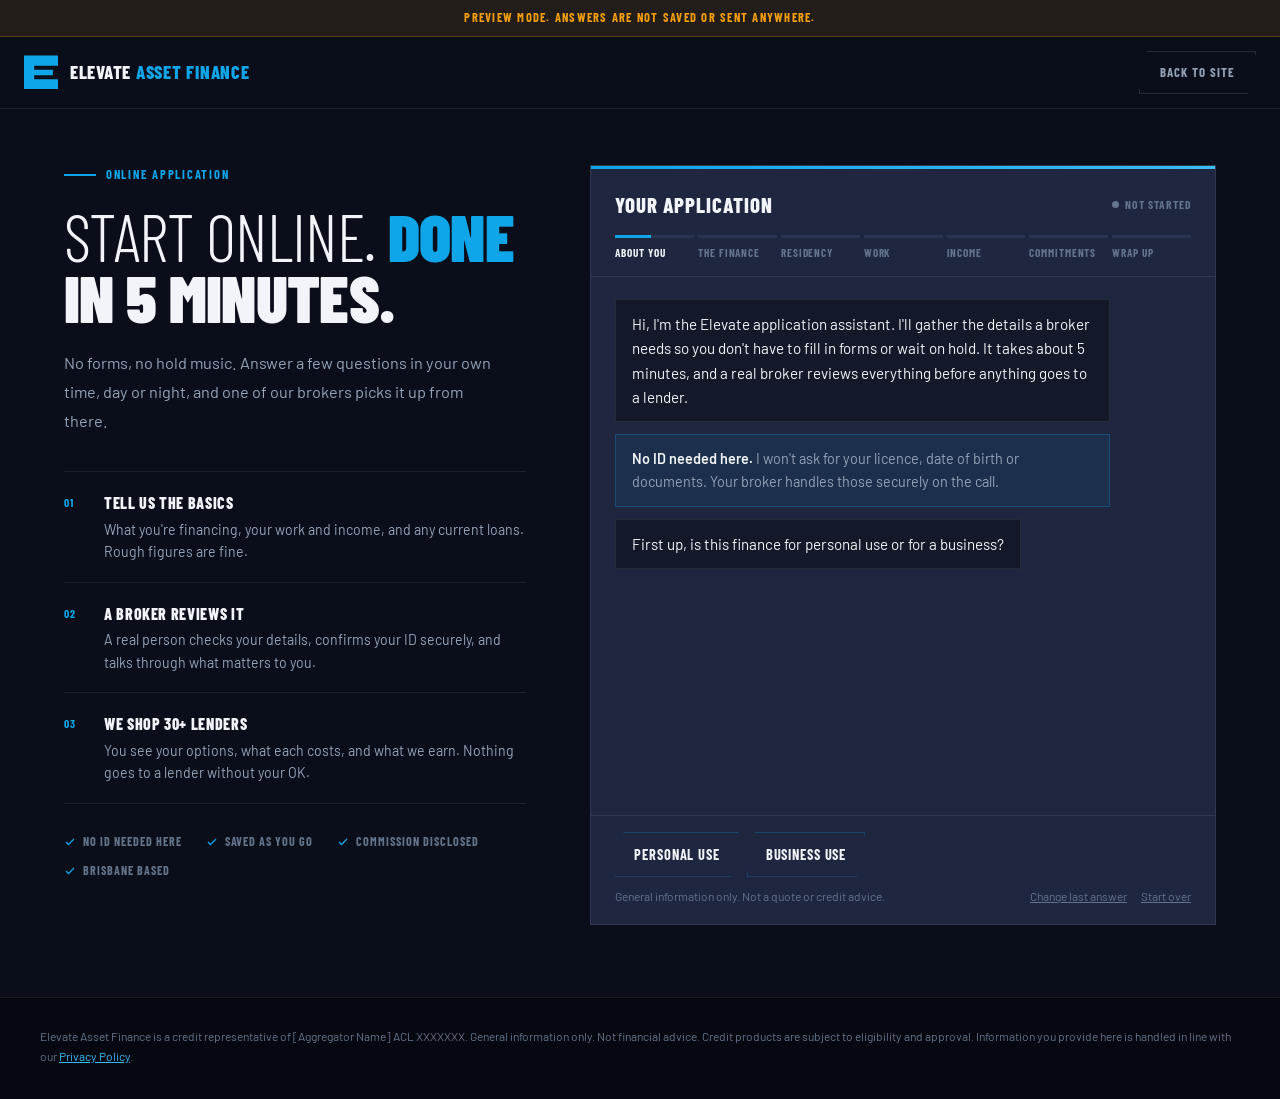
==== apply.html @ 769ec4b3 "Add online application page with lead saving and broker email handover - apply.html: conversational " ====
<!DOCTYPE html>
<html lang="en-AU">
<head>
<meta charset="UTF-8">
<meta name="viewport" content="width=device-width, initial-scale=1.0, viewport-fit=cover">
<title>Apply Online | Elevate Asset Finance</title>
<meta name="description" content="Start your asset finance application online in about 5 minutes. No ID needed up front. A real broker reviews everything.">
<link rel="preconnect" href="https://fonts.googleapis.com">
<link rel="preconnect" href="https://fonts.gstatic.com" crossorigin>
<link href="https://fonts.googleapis.com/css2?family=Barlow+Condensed:wght@500;600;700;800;900&family=Barlow:wght@300;400;500;600;700&display=swap" rel="stylesheet">
<style>
/* Same tokens as elevate-asset-finance.html so the two pages read as one site. Single dark look by design. */
:root {
  --ink: #0a0e1a;
  --ink-mid: #141929;
  --ink-soft: #1e2640;
  --slate: #2a3350;
  --rule: rgba(255,255,255,0.08);
  --rule-strong: rgba(255,255,255,0.16);
  --blue: #0ea5e9;
  --blue-bright: #38bdf8;
  --blue-dark: #0369a1;
  --blue-glow: rgba(14,165,233,0.25);
  --blue-tint: rgba(14,165,233,0.08);
  --blue-line: rgba(14,165,233,0.25);
  --gold: #f59e0b;
  --gold-tint: rgba(245,158,11,0.1);
  --green: #34d399;
  --text-on-dark: #f1f5f9;
  --text-on-dark-2: #94a3b8;
  --text-on-dark-3: #64748b;
  --font-display: 'Barlow Condensed', 'Arial Narrow', sans-serif;
  --font-body: 'Barlow', system-ui, -apple-system, 'Segoe UI', sans-serif;
  --ease: cubic-bezier(0.16, 1, 0.3, 1);
  --slant: polygon(8px 0%, 100% 0%, calc(100% - 8px) 100%, 0% 100%);
  --gutter-l: max(24px, env(safe-area-inset-left, 0px));
  --gutter-r: max(24px, env(safe-area-inset-right, 0px));
  color-scheme: dark;
}
*, *::before, *::after { box-sizing: border-box; margin: 0; padding: 0; }
html { background: var(--ink); }
body { font-family: var(--font-body); background: var(--ink); color: var(--text-on-dark); line-height: 1.6; min-height: 100%; overflow-x: hidden; }
button { font: inherit; color: inherit; cursor: pointer; }
a { color: var(--blue-bright); }
:focus-visible { outline: 2px solid var(--blue-bright); outline-offset: 3px; }

/* NAV */
.nav { display: flex; align-items: center; justify-content: space-between; gap: 16px; height: 72px;
  padding-left: var(--gutter-l); padding-right: var(--gutter-r); border-bottom: 1px solid var(--rule); }
.nav-logo { display: flex; align-items: center; gap: 12px; text-decoration: none; min-width: 0; }
.nav-logo-e { width: 34px; height: 34px; background: var(--blue); flex-shrink: 0;
  clip-path: polygon(0 0, 100% 0, 100% 30%, 30% 30%, 30% 42%, 85% 42%, 85% 58%, 30% 58%, 30% 70%, 100% 70%, 100% 100%, 0 100%); }
.nav-logo-text { font-family: var(--font-display); font-size: 1.15rem; font-weight: 800; letter-spacing: 0.04em; text-transform: uppercase; color: var(--text-on-dark); line-height: 1; white-space: nowrap; }
.nav-logo-text span { color: var(--blue); }
.btn-outline { font-family: var(--font-display); font-size: 0.8rem; font-weight: 700; letter-spacing: 0.08em; text-transform: uppercase;
  color: var(--text-on-dark-2); padding: 10px 20px; text-decoration: none; border: 1px solid var(--rule-strong); background: transparent;
  clip-path: var(--slant); transition: color .2s, border-color .2s; white-space: nowrap; }
.btn-outline:hover { color: var(--text-on-dark); border-color: rgba(255,255,255,0.35); }

/* PAGE */
.page { max-width: 1200px; margin: 0 auto; padding: 56px var(--gutter-r) 72px var(--gutter-l);
  display: grid; grid-template-columns: minmax(0, 0.85fr) minmax(0, 1.15fr); gap: 64px; align-items: start; }
.intro { position: sticky; top: 32px; }
.kicker { font-family: var(--font-display); font-size: 0.78rem; font-weight: 700; letter-spacing: 0.14em; text-transform: uppercase;
  color: var(--blue); display: flex; align-items: center; gap: 10px; margin-bottom: 20px; }
.kicker::before { content: ''; width: 32px; height: 2px; background: var(--blue); }
h1 { font-family: var(--font-display); font-size: clamp(2.8rem, 5.2vw, 4.6rem); font-weight: 900; line-height: 0.92;
  text-transform: uppercase; letter-spacing: -0.01em; text-wrap: balance; margin-bottom: 22px; }
h1 .thin { font-weight: 300; }
h1 .accent { color: var(--blue); }
.sub { font-size: 1.02rem; color: var(--text-on-dark-2); line-height: 1.75; max-width: 440px; margin-bottom: 36px; }
.how { list-style: none; display: grid; border-top: 1px solid var(--rule); }
.how li { display: flex; gap: 18px; padding: 18px 0; border-bottom: 1px solid var(--rule); }
.how-num { font-family: var(--font-display); font-size: 0.72rem; font-weight: 700; letter-spacing: 0.1em; color: var(--blue); padding-top: 3px; min-width: 22px; }
.how h3 { font-family: var(--font-display); font-size: 1rem; font-weight: 800; text-transform: uppercase; letter-spacing: 0.04em; margin-bottom: 3px; }
.how p { font-size: 0.88rem; color: var(--text-on-dark-2); line-height: 1.6; }
.trust { margin-top: 28px; display: flex; flex-wrap: wrap; gap: 10px 24px; }
.trust span { font-family: var(--font-display); font-size: 0.76rem; font-weight: 700; letter-spacing: 0.08em; text-transform: uppercase;
  color: var(--text-on-dark-3); display: inline-flex; align-items: center; gap: 7px; }
.trust svg { color: var(--blue); flex-shrink: 0; }

/* CHAT CARD */
.card { background: var(--ink-soft); border: 1px solid var(--rule); position: relative; display: flex; flex-direction: column;
  height: min(760px, calc(100vh - 140px)); min-height: 560px; min-width: 0; }
.card::before { content: ''; position: absolute; top: 0; left: 0; right: 0; height: 3px; background: linear-gradient(90deg, var(--blue), var(--blue-bright)); z-index: 1; }
.card-head { padding: 22px 24px 14px; border-bottom: 1px solid var(--rule); display: grid; gap: 14px; }
.card-title { display: flex; align-items: center; justify-content: space-between; gap: 12px; flex-wrap: wrap; }
.card-title h2 { font-family: var(--font-display); font-size: 1.3rem; font-weight: 800; text-transform: uppercase; letter-spacing: 0.04em; }
.saved { font-family: var(--font-display); font-size: 0.72rem; font-weight: 700; letter-spacing: 0.1em; text-transform: uppercase; color: var(--text-on-dark-3);
  display: inline-flex; align-items: center; gap: 6px; }
.saved i { width: 7px; height: 7px; border-radius: 50%; background: var(--text-on-dark-3); }
.saved.on { color: var(--green); } .saved.on i { background: var(--green); }
.saved.err { color: var(--gold); } .saved.err i { background: var(--gold); }
.steps { display: flex; gap: 4px; }
.steps div { flex: 1; min-width: 0; }
.steps b { display: block; height: 3px; background: var(--slate); transition: background .3s; }
.steps .done b { background: var(--blue); }
.steps .now b { background: linear-gradient(90deg, var(--blue) 45%, var(--slate) 45%); }
.steps small { display: block; margin-top: 6px; font-family: var(--font-display); font-size: 0.7rem; font-weight: 700; letter-spacing: 0.08em; text-transform: uppercase;
  color: var(--text-on-dark-3); white-space: nowrap; overflow: hidden; text-overflow: ellipsis; }
.steps .now small { color: var(--text-on-dark); }

.log { flex: 1; min-height: 0; overflow-y: auto; padding: 22px 24px; display: flex; flex-direction: column; gap: 12px; scroll-behavior: smooth; }
.msg { max-width: 86%; padding: 12px 16px; font-size: 0.95rem; line-height: 1.6; overflow-wrap: anywhere; animation: in .35s var(--ease) both; }
@keyframes in { from { opacity: .001; transform: translateY(6px); } to { opacity: 1; transform: none; } }
.msg.bot { background: var(--ink-mid); border: 1px solid var(--rule); align-self: flex-start; color: var(--text-on-dark); }
.msg.user { background: var(--blue); color: #fff; align-self: flex-end; font-weight: 600; clip-path: polygon(0 0, 100% 0, 100% 100%, 8px 100%, 0 calc(100% - 8px)); }
.msg.note { background: var(--blue-tint); border: 1px solid var(--blue-line); color: var(--text-on-dark-2); font-size: 0.9rem; }
.msg.note strong { color: var(--text-on-dark); font-weight: 600; }
.msg small { display: block; color: var(--text-on-dark-3); font-size: 0.8rem; margin-top: 8px; line-height: 1.5; }
.msg ul { margin: 8px 0 0 18px; display: grid; gap: 4px; color: var(--text-on-dark-2); font-size: 0.9rem; }
.docs { display: grid; gap: 6px; margin-top: 10px; }
.docs a { display: flex; justify-content: space-between; gap: 10px; padding: 10px 12px; border: 1px solid var(--rule-strong); text-decoration: none;
  color: var(--text-on-dark); font-family: var(--font-display); font-weight: 700; letter-spacing: 0.05em; text-transform: uppercase; font-size: 0.85rem; transition: border-color .2s; }
.docs a:hover { border-color: var(--blue); }
.docs a span { color: var(--blue); }
.typing { align-self: flex-start; display: flex; gap: 5px; padding: 14px 16px; background: var(--ink-mid); border: 1px solid var(--rule); }
.typing i { width: 6px; height: 6px; background: var(--text-on-dark-3); animation: dot 1s infinite; }
.typing i:nth-child(2) { animation-delay: .15s; } .typing i:nth-child(3) { animation-delay: .3s; }
@keyframes dot { 0%, 60%, 100% { opacity: .25; } 30% { opacity: 1; } }

.next { align-self: stretch; border: 1px solid var(--blue-line); background: linear-gradient(135deg, rgba(14,165,233,0.1), rgba(14,165,233,0.02)); padding: 22px; display: grid; gap: 12px; }
.next h3 { font-family: var(--font-display); font-size: 1.15rem; font-weight: 800; text-transform: uppercase; letter-spacing: 0.04em; }
.next ol { list-style: none; display: grid; gap: 10px; }
.next li { display: flex; gap: 12px; font-size: 0.9rem; color: var(--text-on-dark-2); }
.next li b { font-family: var(--font-display); color: var(--blue); font-size: 0.75rem; letter-spacing: 0.1em; padding-top: 2px; }
.preview { align-self: stretch; border: 1px dashed var(--rule-strong); padding: 16px; display: grid; gap: 10px; }
.preview h4 { font-family: var(--font-display); font-size: 0.78rem; font-weight: 700; letter-spacing: 0.12em; text-transform: uppercase; color: var(--gold); }
.preview pre { white-space: pre-wrap; font: 0.8rem/1.55 ui-monospace, Menlo, Consolas, monospace; color: var(--text-on-dark-2); max-height: 340px; overflow: auto; }

.composer { border-top: 1px solid var(--rule); padding: 16px 24px 18px; display: grid; gap: 10px; background: var(--ink-soft); }
.chips { display: flex; flex-wrap: wrap; gap: 8px; }
.chip { font-family: var(--font-display); font-size: 0.9rem; font-weight: 700; letter-spacing: 0.06em; text-transform: uppercase;
  color: var(--text-on-dark); background: transparent; border: 1.5px solid var(--blue-line); padding: 10px 18px; clip-path: var(--slant); transition: all .2s var(--ease); }
.chip:hover { border-color: var(--blue); background: var(--blue-tint); color: #fff; }
.chip.primary { background: var(--blue); border-color: var(--blue); color: #fff; }
.chip.primary:hover { background: var(--blue-bright); border-color: var(--blue-bright); box-shadow: 0 8px 28px var(--blue-glow); }
form.field { display: flex; gap: 8px; }
.field-wrap { flex: 1; min-width: 0; display: flex; align-items: center; background: rgba(255,255,255,0.05); border: 1px solid var(--rule-strong);
  clip-path: var(--slant); transition: border-color .2s, background .2s; }
.field-wrap:focus-within { border-color: var(--blue); background: rgba(14,165,233,0.06); }
.field-wrap .pre { padding-left: 16px; color: var(--text-on-dark-3); font-weight: 600; }
.field-wrap input { flex: 1; min-width: 0; background: transparent; border: 0; outline: none; color: var(--text-on-dark); font: 500 1rem var(--font-body); padding: 13px 16px; }
.field-wrap input::placeholder { color: var(--text-on-dark-3); }
.send { font-family: var(--font-display); font-size: 0.9rem; font-weight: 800; letter-spacing: 0.1em; text-transform: uppercase; background: var(--blue); color: #fff;
  border: 0; padding: 0 26px; clip-path: polygon(10px 0%, 100% 0%, calc(100% - 10px) 100%, 0% 100%); transition: background .2s; }
.send:hover { background: var(--blue-bright); }
.err { color: var(--gold); font-size: 0.85rem; }
.err:empty { display: none; }
.foot { display: flex; justify-content: space-between; gap: 8px 16px; flex-wrap: wrap; font-size: 0.75rem; color: var(--text-on-dark-3); }
.link { background: none; border: 0; color: var(--text-on-dark-3); text-decoration: underline; font-size: 0.75rem; padding: 0; }
.link:hover { color: var(--text-on-dark-2); }
.links { display: flex; gap: 14px; }
.hp { position: absolute; left: -9999px; width: 1px; height: 1px; overflow: hidden; }

.ribbon { background: var(--gold-tint); color: var(--gold); border-bottom: 1px solid rgba(245,158,11,0.25); font-family: var(--font-display); font-weight: 700;
  font-size: 0.78rem; letter-spacing: 0.1em; text-transform: uppercase; text-align: center; padding: 8px var(--gutter-r) 8px var(--gutter-l); }

footer { border-top: 1px solid var(--rule); background: #050810; padding: 28px var(--gutter-r) 32px var(--gutter-l); }
footer p { max-width: 1200px; margin: 0 auto; font-size: 0.75rem; color: var(--text-on-dark-3); line-height: 1.7; }

@media (max-width: 960px) {
  .page { grid-template-columns: minmax(0, 1fr); gap: 28px; padding-top: 32px; padding-bottom: 40px; }
  .intro { position: static; }
  .how, .trust { display: none; }
  .sub { margin-bottom: 0; }
  .card { height: calc(100svh - 120px); min-height: 520px; }
}
@media (max-width: 560px) {
  :root { --gutter-l: max(16px, env(safe-area-inset-left, 0px)); --gutter-r: max(16px, env(safe-area-inset-right, 0px)); }
  .nav { height: 60px; }
  .nav-logo-text { font-size: 1rem; }
  .nav .btn-outline { padding: 8px 14px; }
  .card { margin-left: calc(-1 * var(--gutter-l)); margin-right: calc(-1 * var(--gutter-r)); border-left: 0; border-right: 0; }
  .card-head, .log, .composer { padding-left: var(--gutter-l); padding-right: var(--gutter-r); }
  .steps small { display: none; }
  .msg { max-width: 92%; }
  .send { padding: 0 18px; }
}
@media (prefers-reduced-motion: reduce) { .msg { animation: none; } .typing i { animation: none; opacity: .6; } .log { scroll-behavior: auto; } }
</style>
</head>
<body>

<div class="ribbon" id="ribbon" hidden>Preview mode. Answers are not saved or sent anywhere.</div>

<nav class="nav">
  <a href="/" class="nav-logo" aria-label="Elevate Asset Finance home">
    <div class="nav-logo-e"></div>
    <div class="nav-logo-text">ELEVATE <span>ASSET FINANCE</span></div>
  </a>
  <a href="/" class="btn-outline">Back to site</a>
</nav>

<main class="page">
  <section class="intro">
    <div class="kicker">Online Application</div>
    <h1><span class="thin">Start online.</span> <span class="accent">Done</span> in 5 minutes.</h1>
    <p class="sub">No forms, no hold music. Answer a few questions in your own time, day or night, and one of our brokers picks it up from there.</p>
    <ol class="how">
      <li><span class="how-num">01</span><div><h3>Tell us the basics</h3><p>What you're financing, your work and income, and any current loans. Rough figures are fine.</p></div></li>
      <li><span class="how-num">02</span><div><h3>A broker reviews it</h3><p>A real person checks your details, confirms your ID securely, and talks through what matters to you.</p></div></li>
      <li><span class="how-num">03</span><div><h3>We shop 30+ lenders</h3><p>You see your options, what each costs, and what we earn. Nothing goes to a lender without your OK.</p></div></li>
    </ol>
    <div class="trust">
      <span><svg width="12" height="12" viewBox="0 0 24 24" fill="none" stroke="currentColor" stroke-width="2.5" aria-hidden="true"><polyline points="20 6 9 17 4 12"/></svg>No ID needed here</span>
      <span><svg width="12" height="12" viewBox="0 0 24 24" fill="none" stroke="currentColor" stroke-width="2.5" aria-hidden="true"><polyline points="20 6 9 17 4 12"/></svg>Saved as you go</span>
      <span><svg width="12" height="12" viewBox="0 0 24 24" fill="none" stroke="currentColor" stroke-width="2.5" aria-hidden="true"><polyline points="20 6 9 17 4 12"/></svg>Commission disclosed</span>
      <span><svg width="12" height="12" viewBox="0 0 24 24" fill="none" stroke="currentColor" stroke-width="2.5" aria-hidden="true"><polyline points="20 6 9 17 4 12"/></svg>Brisbane based</span>
    </div>
  </section>

  <section class="card" aria-label="Application chat">
    <div class="card-head">
      <div class="card-title"><h2>Your application</h2><span class="saved" id="saved"><i></i><span>Not started</span></span></div>
      <div class="steps" id="steps"></div>
    </div>
    <div class="log" id="log" aria-live="polite"></div>
    <div class="composer">
      <div id="input"></div>
      <div class="err" id="err" role="alert"></div>
      <div class="foot">
        <span>General information only. Not a quote or credit advice.</span>
        <span class="links"><button class="link" id="undo" type="button">Change last answer</button><button class="link" id="restart" type="button">Start over</button></span>
      </div>
      <div class="hp" aria-hidden="true"><label for="company_website">Leave blank</label><input id="company_website" name="company_website" tabindex="-1" autocomplete="off"></div>
    </div>
  </section>
</main>

<footer>
  <p>Elevate Asset Finance is a credit representative of [Aggregator Name] ACL XXXXXXX. General information only. Not financial advice. Credit products are subject to eligibility and approval. Information you provide here is handled in line with our <a href="/privacy">Privacy Policy</a>.</p>
</footer>

<script>
(() => {
/* ---------- Config ---------- */
const API = '/.netlify/functions/lead';
const LIVE_HOSTS = /(^|\.)elevateassetfinance\.com\.au$|\.netlify\.app$|^localhost$|^127\.0\.0\.1$/;
const PREVIEW = !LIVE_HOSTS.test(location.hostname);
const DOCS = { privacy: '/privacy', creditGuide: '/credit-guide.pdf' };
const STORE = 'eaf-apply-v1';

/* ---------- Helpers ---------- */
const STATES = ['QLD','NSW','VIC','SA','WA','TAS','NT','ACT'];
const TEN = { 'Under 1 year': 0.5, '1 to 2 years': 1.5, '2 to 3 years': 2.5, '3 years or more': 3 };
const TENOPTS = Object.keys(TEN);
const DONE = "That's everything";
const esc = s => String(s).replace(/[&<>"']/g, c => ({ '&':'&amp;','<':'&lt;','>':'&gt;','"':'&quot;',"'":'&#39;' }[c]));
const money = n => Number(n).toLocaleString('en-AU', { style: 'currency', currency: 'AUD', maximumFractionDigits: 0 });
const monthFmt = v => { if (!v) return ''; const [y, m] = v.split('-'); return new Date(+y, +m - 1, 1).toLocaleDateString('en-AU', { month: 'short', year: 'numeric' }); };
const isC = a => a.path === 'Personal use';
const isB = a => a.path === 'Business use';
const pmt = (P, rate, n) => { const r = rate / 12; return P * r / (1 - Math.pow(1 + r, -n)); };
const uuid = () => (crypto.randomUUID ? crypto.randomUUID() :
  'xxxxxxxx-xxxx-4xxx-yxxx-xxxxxxxxxxxx'.replace(/[xy]/g, c => { const r = Math.random() * 16 | 0; return (c === 'x' ? r : (r & 3 | 8)).toString(16); }));

let ans = {}, order = [], meta = {}, busy = false, finished = false, leadId = null;

/* ---------- The question flow ----------
   Rebuilt from the answers every time, so branches and loops stay consistent
   and "change last answer" is simply removing one answer. */
function steps(a) {
  const S = []; const add = o => { S.push(o); return o.id in a; };
  const sAbout = 'About you', sFin = 'The finance', sBiz = 'Business', sRes = 'Residency', sWork = 'Work', sInc = 'Income', sCom = 'Commitments', sEnd = 'Wrap up';

  if (!add({ id: 'path', sec: sAbout, type: 'choice', ask: "First up, is this finance for personal use or for a business?", opts: ['Personal use', 'Business use'] })) return S;

  // Privacy collection notice and consent come before any personal details.
  add({ id: 'consent', sec: sAbout, type: 'choice', opts: ['I agree, let’s start'], primary: true,
    ask: a => `Before we start, a quick note on your information.
      <ul><li>We collect it to assess what finance may suit you and to contact you about it.</li>
      <li>We'll only share it with lenders and our aggregator if you decide to go ahead.</li>
      <li>You can ask to see or correct it at any time.</li></ul>
      <div class="docs">
        <a href="${DOCS.privacy}" target="_blank" rel="noopener">Privacy and Collection Notice <span>Open</span></a>
        ${isC(a) ? `<a href="${DOCS.creditGuide}" target="_blank" rel="noopener">Credit Guide <span>Open</span></a>` : ''}
      </div>
      <small>${isC(a) ? 'The Credit Guide explains who we are, how we’re paid, and how to make a complaint. ' : ''}By continuing you agree to us collecting your details and contacting you about your enquiry.</small>` });

  add({ id: 'name', sec: sAbout, type: 'text', ph: 'First name', ask: "Great. What's your first name?" });
  add({ id: 'mobile', sec: sAbout, type: 'tel', ph: '04xx xxx xxx', ask: a => `Nice to meet you, ${esc(a.name)}. What's the best mobile to reach you on?`,
    valid: v => /^(\+?61|0)4\d{8}$/.test(v.replace(/[\s()-]/g, '')) || "That doesn't look like an Australian mobile. Try 04xx xxx xxx." });
  add({ id: 'email', sec: sAbout, type: 'email', ph: 'you@example.com', ask: "And your email address?", valid: v => /^[^\s@]+@[^\s@]+\.[^\s@]+$/.test(v) || 'Please check the email address.' });
  add({ id: 'suburb', sec: sAbout, type: 'text', ph: 'Suburb', ask: "Which suburb are you in?" });
  add({ id: 'state', sec: sAbout, type: 'choice', opts: STATES, ask: "And which state?",
    after: a => `Thanks ${esc(a.name)}. <strong>Your details are saved.</strong> If you need to stop at any point, a broker can pick up from here.` });

  if (isC(a)) {
    add({ id: 'rel', sec: sAbout, type: 'choice', opts: ['Single', 'Married', 'De facto'], ask: "Are you single, married or in a de facto relationship?" });
    add({ id: 'living', sec: sAbout, type: 'choice', opts: ['Renting', 'Own with a mortgage', 'Own outright', 'Boarding or with family'], ask: "What's your living situation?" });
  }

  // Finance
  const assetOpts = isB(a) ? ['Car or ute', 'Truck or trailer', 'Equipment or machinery', 'Medical or dental equipment', 'Other'] : ['Car', 'Motorbike', 'Boat', 'Caravan or camper', 'Other'];
  if (add({ id: 'asset', sec: sFin, type: 'choice', opts: assetOpts, ask: "What are you looking to finance?" }) && a.asset === 'Other')
    add({ id: 'assetOther', sec: sFin, type: 'text', ph: 'Describe it', ask: "No problem. What is it?" });
  if (add({ id: 'stage', sec: sFin, type: 'choice', opts: ["Yes, I've found it", 'Still shopping around', 'Just working out a budget'], ask: "Have you found the exact one yet?" }) && a.stage === "Yes, I've found it")
    add({ id: 'detail', sec: sFin, type: 'text', ph: 'e.g. 2023 Toyota RAV4 GXL, dealer sale', ask: "Tell me about it: year, make, model, and whether it's from a dealer or a private sale." });
  add({ id: 'amount', sec: sFin, type: 'money', ph: '45000',
    ask: a => a.stage === 'Just working out a budget' ? "Roughly how much are you thinking of borrowing? A ballpark is fine." : "How much are you looking to borrow? A rough figure is fine.",
    valid: v => (+v >= 2000 && +v <= 5000000) || 'Enter an amount between $2,000 and $5,000,000.',
    after: a => { const lo = pmt(+a.amount, .075, 60), hi = pmt(+a.amount, .12, 60);
      return `For a rough feel: over 5 years, ${money(a.amount)} works out around <strong>${money(lo)} to ${money(hi)} a month</strong> before fees, depending on the rate you're approved for. Your broker will compare actual lender rates for your situation.`; } });

  if (isB(a)) {
    add({ id: 'biz', sec: sBiz, type: 'text', ph: 'Business or trading name', ask: "What's the business called?" });
    add({ id: 'abn', sec: sBiz, type: 'text', ph: '11 digits', ask: "What's the ABN?", valid: v => /^\d{11}$/.test(v.replace(/\s/g, '')) || 'An ABN is 11 digits.' });
    add({ id: 'structure', sec: sBiz, type: 'choice', opts: ['Sole trader', 'Company', 'Trust', 'Partnership'], ask: "How is the business set up?" });
    add({ id: 'trading', sec: sBiz, type: 'choice', opts: ['Under 1 year', '1 to 2 years', '2 years or more'], ask: "How long has the ABN been active?" });
    add({ id: 'gst', sec: sBiz, type: 'choice', opts: ['Yes', 'No'], ask: "Is the business registered for GST?" });
    add({ id: 'industry', sec: sBiz, type: 'text', ph: 'e.g. Landscaping', ask: "What does the business do?" });
    add({ id: 'turnover', sec: sBiz, type: 'choice', opts: ['Under $75k', '$75k to $250k', '$250k to $1m', 'Over $1m'], ask: "Roughly what's the annual turnover?" });
  }

  // Residency
  if (add({ id: 'res', sec: sRes, type: 'choice', opts: ['Australian citizen', 'Permanent resident', 'On a visa'], ask: "Are you an Australian citizen, permanent resident, or on a visa?" }) && a.res === 'On a visa') {
    add({ id: 'visa', sec: sRes, type: 'text', ph: 'e.g. Subclass 482', ask: "Which visa type or subclass number?" });
    add({ id: 'visaExp', sec: sRes, type: 'month', ask: "When does it expire?" });
  }

  if (isC(a)) {
    // Employment: current role, then earlier roles until about 3 years is covered (two previous at most)
    let total = 0;
    for (let i = 0; i < 3; i++) {
      if (i > 0 && total >= 3) break;
      const p = `emp${i}_`;
      const opts = ['Full-time', 'Part-time', 'Casual', 'Contract', 'Self-employed'].concat(i === 0 ? ['Not working right now'] : []);
      if (!add({ id: p + 'status', sec: sWork, type: 'choice', opts,
        ask: i === 0 ? "Now your work. What's your current employment status?" :
          (a.emp0_status === 'Not working right now' && i === 1 ? "What was your most recent job?" : "Lenders like to see about 3 years of work history. What was the job before that?") })) break;
      if (a[p + 'status'] === 'Not working right now') continue;
      add({ id: p + 'employer', sec: sWork, type: 'text', ph: 'Employer name', ask: i === 0 ? "Who do you work for?" : "Who was the employer?" });
      add({ id: p + 'title', sec: sWork, type: 'text', ph: 'Job title', ask: "And your job title or occupation?" });
      if (!add({ id: p + 'tenure', sec: sWork, type: 'choice', opts: TENOPTS, ask: i === 0 ? "How long have you been there?" : "How long were you there?" })) break;
      total += TEN[a[p + 'tenure']];
    }
    if (!('emp0_status' in a)) return S;

    if (add({ id: 'incType', sec: sInc, type: 'choice', opts: ['Annual salary before tax', 'What lands in my account each pay', 'No regular pay right now'], ask: "How would you like to tell me your income?" })) {
      if (a.incType === 'Annual salary before tax') add({ id: 'incAnnual', sec: sInc, type: 'money', ph: '85000', ask: "What's your annual salary before tax?" });
      if (a.incType === 'What lands in my account each pay') {
        add({ id: 'payFreq', sec: sInc, type: 'choice', opts: ['Weekly', 'Fortnightly', 'Monthly'], ask: "How often are you paid?" });
        add({ id: 'payAmt', sec: sInc, type: 'money', ph: '2400', ask: a => `And what lands in your account each ${({ Weekly: 'week', Fortnightly: 'fortnight', Monthly: 'month' })[a.payFreq] || 'pay'}, after tax?` });
      }
    }
    if (a.rel === 'Married' || a.rel === 'De facto') {
      if (add({ id: 'partner', sec: sInc, type: 'choice', opts: ['Yes, include it', 'No, just mine', 'My partner isn’t working'], ask: "Would you like to include your partner's income? It can make a real difference to what lenders will approve." }) && a.partner === 'Yes, include it') {
        add({ id: 'pFreq', sec: sInc, type: 'choice', opts: ['Weekly', 'Fortnightly', 'Monthly'], ask: "How often are they paid?" });
        add({ id: 'pAmt', sec: sInc, type: 'money', ph: '1800', ask: "Roughly what lands in their account each pay, after tax? That's all we need about them for now." });
      }
    }
    if (add({ id: 'cl', sec: sInc, type: 'choice', opts: ['Yes', 'No'], ask: "Do you receive any Centrelink payments, like Family Tax Benefit?" }) && a.cl === 'Yes') {
      add({ id: 'clType', sec: sInc, type: 'text', ph: 'e.g. Family Tax Benefit A', ask: "Which payment?" });
      add({ id: 'clAmt', sec: sInc, type: 'money', ph: '450', ask: "About how much per fortnight?" });
    }
  }

  // Commitments, added one at a time
  const lopts = isB(a) ? ['Equipment or vehicle finance', 'Business loan', 'Overdraft or business card', 'ATO payment plan', 'Other']
                       : ['Credit card', 'Personal loan', 'Car loan', 'Home loan', 'Buy now pay later', 'Other'];
  for (let i = 0; i < 10; i++) {
    const id = `liab${i}`;
    if (!add({ id, sec: sCom, type: 'choice', opts: lopts.concat(i === 0 ? ['None'] : [DONE]),
      ask: i === 0 ? (isB(a) ? "Does the business have any finance or debts at the moment? Add them one at a time." : "Do you have any loans or credit cards at the moment? Add them one at a time.") : "Got it. Anything else?" })) break;
    const t = a[id]; if (t === 'None' || t === DONE) break;
    const isLimit = /card|Overdraft|Buy now/.test(t);
    if (!add({ id: id + '_amt', sec: sCom, type: 'money', ph: isLimit ? '5000' : '450', ask: isLimit ? `What's the limit on that ${t.toLowerCase()}?` : "Roughly what's the monthly repayment?" })) break;
  }

  if (add({ id: 'assets', sec: sEnd, type: 'choice', opts: ['Add a quick summary', 'Skip, I’ll cover it on the call'], ask: "Optional: would you like to list any assets, like savings, property or vehicles? Totally fine to skip." }) && a.assets === 'Add a quick summary')
    add({ id: 'assetsText', sec: sEnd, type: 'text', ph: 'e.g. $15k savings, 2018 Hilux', ask: "Go for it. A rough list is perfect." });
  add({ id: 'call', sec: sEnd, type: 'choice', opts: ['Morning', 'Lunchtime', 'Afternoon', 'After 5pm', 'Text me first'], ask: "Last one. When's best for a broker to get in touch?" });
  return S;
}
const next = () => steps(ans).find(s => !(s.id in ans));
const textOf = (s, a) => typeof s.ask === 'function' ? s.ask(a) : s.ask;
const display = (s, v) => s.type === 'money' ? money(v) : s.type === 'month' ? monthFmt(v) : v;

/* ---------- Persistence in this browser (resume after a refresh) ---------- */
function persist() { try { localStorage.setItem(STORE, JSON.stringify({ leadId, ans, order, meta, finished })); } catch (e) {} }
function restore() { try { const d = JSON.parse(localStorage.getItem(STORE) || 'null'); if (d && d.leadId) { ({ leadId, ans, order, meta } = d); finished = !!d.finished; return true; } } catch (e) {} return false; }
function clearStore() { try { localStorage.removeItem(STORE); } catch (e) {} }

/* ---------- Saving to the broker system ---------- */
const savedEl = document.getElementById('saved');
function setSaved(state, text) { savedEl.className = 'saved' + (state ? ' ' + state : ''); savedEl.lastElementChild.textContent = text; }
let saveTimer = null, pending = false;
function payload(stage) {
  const d = data();
  return { id: leadId, stage, answers: ans, meta, summary: { rows: d.rows, flags: d.flags, todo: d.todo, notes: notes(), percent: pct() },
    hp: document.getElementById('company_website').value, page: location.pathname, referrer: document.referrer || null };
}
async function save(stage) {
  if (!leadId || !('state' in ans)) return true;
  pending = false; clearTimeout(saveTimer);
  if (PREVIEW) { setSaved('on', stage === 'complete' ? 'Sent (preview)' : 'Saved (preview)'); return true; }
  try {
    setSaved('', 'Saving');
    const r = await fetch(API, { method: 'POST', headers: { 'Content-Type': 'application/json' }, body: JSON.stringify(payload(stage)), keepalive: stage !== 'complete' });
    if (!r.ok) throw new Error('HTTP ' + r.status);
    setSaved('on', stage === 'complete' ? 'Sent to broker' : 'Saved');
    return true;
  } catch (e) { setSaved('err', 'Not saved yet'); return false; }
}
function queueSave() { if (!('state' in ans) || finished) return; pending = true; clearTimeout(saveTimer); saveTimer = setTimeout(() => save('progress'), 1200); }
addEventListener('pagehide', () => { if (pending && !PREVIEW) navigator.sendBeacon?.(API, new Blob([JSON.stringify(payload('progress'))], { type: 'application/json' })); });

/* ---------- Chat rendering ---------- */
const log = document.getElementById('log'), inputEl = document.getElementById('input'), errEl = document.getElementById('err');
function bubble(kind, html, isText) {
  const d = document.createElement('div'); d.className = 'msg ' + kind;
  if (isText) d.textContent = html; else d.innerHTML = html;
  log.appendChild(d); log.scrollTop = log.scrollHeight; return d;
}
const WELCOME = "Hi, I'm the Elevate application assistant. I'll gather the details a broker needs so you don't have to fill in forms or wait on hold. It takes about 5 minutes, and a real broker reviews everything before anything goes to a lender.";
const NO_ID = "<strong>No ID needed here.</strong> I won't ask for your licence, date of birth or documents. Your broker handles those securely on the call.";

function rebuild() {
  log.innerHTML = '';
  bubble('bot', WELCOME); bubble('bot note', NO_ID);
  const a = {};
  for (const id of order) {
    const s = steps(a).find(x => x.id === id); if (!s) continue;
    bubble('bot', textOf(s, a)); a[id] = ans[id];
    bubble('user', display(s, ans[id]), true);
    if (s.after) bubble('bot note', s.after(a));
  }
  render();
  if (finished) finish(false); else askNext(false);
}
function askNext(animate = true) {
  const s = next(); inputEl.innerHTML = ''; errEl.textContent = '';
  if (!s) { finish(true); return; }
  const show = () => { bubble('bot', textOf(s, ans)); drawInput(s); busy = false; };
  if (animate && !matchMedia('(prefers-reduced-motion: reduce)').matches) {
    busy = true; const t = document.createElement('div'); t.className = 'typing'; t.innerHTML = '<i></i><i></i><i></i>'; log.appendChild(t); log.scrollTop = log.scrollHeight;
    setTimeout(() => { t.remove(); show(); }, 480);
  } else show();
}
function drawInput(s) {
  inputEl.innerHTML = '';
  if (s.type === 'choice') {
    const w = document.createElement('div'); w.className = 'chips';
    s.opts.forEach(o => { const b = document.createElement('button'); b.type = 'button'; b.className = 'chip' + (s.primary ? ' primary' : ''); b.textContent = o; b.onclick = () => answer(s, o); w.appendChild(b); });
    inputEl.appendChild(w); return;
  }
  const f = document.createElement('form'); f.className = 'field'; f.noValidate = true;
  const wrap = document.createElement('div'); wrap.className = 'field-wrap';
  const inp = document.createElement('input'); inp.id = 'answer-' + s.id; inp.placeholder = s.ph || ''; inp.autocomplete = 'off'; inp.setAttribute('aria-label', s.ph || 'Your answer');
  if (s.type === 'money') { const pre = document.createElement('span'); pre.className = 'pre'; pre.textContent = '$'; wrap.appendChild(pre); inp.inputMode = 'numeric'; inp.type = 'text'; }
  else if (s.type === 'tel') { inp.type = 'tel'; inp.autocomplete = 'tel'; }
  else if (s.type === 'email') { inp.type = 'email'; inp.autocomplete = 'email'; }
  else if (s.type === 'month') { inp.type = 'month'; }
  else inp.type = 'text';
  if (s.id === 'name') inp.autocomplete = 'given-name';
  if (s.id === 'suburb') inp.autocomplete = 'address-level2';
  wrap.appendChild(inp);
  const b = document.createElement('button'); b.className = 'send'; b.type = 'submit'; b.textContent = 'Send';
  f.append(wrap, b);
  f.onsubmit = e => { e.preventDefault(); let v = inp.value.trim();
    if (!v) { errEl.textContent = 'Type an answer to continue.'; return; }
    if (v.length > 200) { errEl.textContent = 'Please keep it under 200 characters. Your broker can get the full story on the call.'; return; }
    if (s.type === 'money') { v = v.replace(/[^\d.]/g, ''); if (!v || isNaN(+v)) { errEl.textContent = 'Enter a dollar amount, like 25000.'; return; } v = String(Math.round(+v)); }
    if (s.type === 'month' && !/^\d{4}-\d{2}$/.test(v)) { errEl.textContent = 'Pick a month and year.'; return; }
    if (s.valid) { const r = s.valid(v); if (r !== true) { errEl.textContent = r; return; } }
    answer(s, v); };
  inputEl.appendChild(f);
  if (matchMedia('(pointer: fine)').matches) inp.focus();
}
function answer(s, v) {
  if (busy) return;
  if (!leadId) leadId = uuid();
  if (s.id === 'consent') meta.consentAt = new Date().toISOString();
  ans[s.id] = v; order.push(s.id); inputEl.innerHTML = ''; errEl.textContent = '';
  bubble('user', display(s, v), true);
  if (s.after) bubble('bot note', s.after(ans));
  persist(); render();
  if (s.id === 'state') save('progress'); else queueSave();
  askNext(true);
}
async function finish(fresh) {
  finished = true; persist(); render();
  inputEl.innerHTML = '';
  if (fresh) {
    const when = ans.call === 'Text me first' ? 'will text you first to find a good time' :
      `will be in touch ${ans.call === 'After 5pm' ? 'after 5pm' : ans.call === 'Lunchtime' ? 'around lunchtime' : 'in the ' + ans.call.toLowerCase()}`;
    bubble('bot', `That's everything I need, ${esc(ans.name)}. A broker from Elevate ${when} on the next business day, or sooner if we can.`);
  }
  const ok = meta.sentAt ? true : await save('complete');
  if (ok && !meta.sentAt) { meta.sentAt = new Date().toISOString(); persist(); }
  if (!ok) {
    errEl.textContent = "We couldn't send your application just now. Check your connection and try again.";
    const b = document.createElement('button'); b.className = 'chip primary'; b.type = 'button'; b.textContent = 'Try again';
    b.onclick = () => { errEl.textContent = ''; finish(false); };
    inputEl.appendChild(b); return;
  }
  if (!log.querySelector('.next')) {
    const n = document.createElement('div'); n.className = 'next';
    n.innerHTML = `<h3>What happens next</h3><ol>
      <li><b>01</b><span>A broker reviews your details and calls you${ans.call === 'Text me first' ? ' after a quick text' : ''}.</span></li>
      <li><b>02</b><span>They confirm your ID and run a credit check with your consent.</span></li>
      <li><b>03</b><span>You get your options from our lender panel, with all costs and our commission shown.</span></li></ol>`;
    log.appendChild(n);
    if (PREVIEW) {
      const p = document.createElement('div'); p.className = 'preview';
      p.innerHTML = '<h4>Preview only: the handover email you would receive</h4>';
      const pre = document.createElement('pre'); pre.textContent = notes(); p.appendChild(pre); log.appendChild(p);
    }
    log.scrollTop = log.scrollHeight;
  }
}

document.getElementById('undo').onclick = () => { if (busy || !order.length) return; const id = order.pop(); delete ans[id]; if (id === 'consent') delete meta.consentAt; finished = false; persist(); rebuild(); queueSave(); };
document.getElementById('restart').onclick = () => { if (busy) return; ans = {}; order = []; meta = {}; leadId = null; finished = false; clearStore(); setSaved('', 'Not started'); rebuild(); };

/* ---------- Broker summary (sent with each save, used for the handover email) ---------- */
function data() {
  const a = ans, C = isC(a), rows = {};
  const put = (sec, k, v) => { if (v === undefined || v === '') return; (rows[sec] = rows[sec] || []).push([k, String(v)]); };
  put('Contact', 'Name', a.name); put('Contact', 'Mobile', a.mobile); put('Contact', 'Email', a.email);
  if (a.suburb) put('Contact', 'Location', [a.suburb, a.state].filter(Boolean).join(', '));
  put('Contact', 'Best time', a.call);
  put('Applicant', 'Path', a.path); put('Applicant', 'Relationship', a.rel); put('Applicant', 'Living', a.living);
  put('Applicant', 'Residency', a.res === 'On a visa' ? `Visa ${a.visa || ''}${a.visaExp ? ', expires ' + monthFmt(a.visaExp) : ''}` : a.res);
  put('Finance', 'Asset', a.asset === 'Other' ? a.assetOther : a.asset); put('Finance', 'Stage', a.stage); put('Finance', 'Details', a.detail);
  if (a.amount) put('Finance', 'Amount', money(a.amount));
  put('Business', 'Name', a.biz); put('Business', 'ABN', a.abn); put('Business', 'Structure', a.structure); put('Business', 'ABN age', a.trading);
  put('Business', 'GST', a.gst); put('Business', 'Industry', a.industry); put('Business', 'Turnover', a.turnover);
  for (let i = 0; i < 3; i++) { const p = `emp${i}_`; if (!a[p + 'status']) continue;
    put('Employment', i === 0 ? 'Current' : 'Previous' + (i === 2 ? ' (2)' : ''), [a[p + 'status'], a[p + 'title'], a[p + 'employer'], a[p + 'tenure']].filter(Boolean).join(' | ')); }
  if (a.incAnnual) put('Income', 'Salary', money(a.incAnnual) + ' p.a. gross');
  if (a.payAmt) put('Income', 'Net pay', `${money(a.payAmt)} ${(a.payFreq || '').toLowerCase()}`);
  if (a.incType === 'No regular pay right now') put('Income', 'Pay', 'None declared');
  if (a.partner) put('Income', 'Partner', a.pAmt ? `${money(a.pAmt)} ${(a.pFreq || '').toLowerCase()} net` : a.partner);
  if (a.cl) put('Income', 'Centrelink', a.cl === 'Yes' ? `${a.clType || ''}${a.clAmt ? ', ' + money(a.clAmt) + '/fn' : ''}` : 'No');
  let limits = 0;
  for (let i = 0; i < 10; i++) { const t = a['liab' + i]; if (!t || t === DONE) break; if (t === 'None') { put('Commitments', 'Declared', 'None'); break; }
    const v = a['liab' + i + '_amt']; const isLimit = /card|Overdraft|Buy now/.test(t); if (v && isLimit) limits += +v;
    put('Commitments', t, v ? (isLimit ? money(v) + ' limit' : money(v) + '/mth') : 'pending'); }
  if (a.assets) put('Other', 'Assets', a.assetsText || 'Skipped, confirm on call');
  if (meta.consentAt) put('Compliance', 'Privacy consent', new Date(meta.consentAt).toLocaleString('en-AU'));
  if (C && meta.consentAt) put('Compliance', 'Credit Guide', 'Provided in chat');

  const flags = [];
  if (a.res === 'On a visa' && a.visaExp) { const [y, m] = a.visaExp.split('-').map(Number); const now = new Date(); const months = (y - now.getFullYear()) * 12 + (m - 1 - now.getMonth());
    if (months < 60) flags.push(['warn', `Visa expires ${monthFmt(a.visaExp)}, about ${Math.max(months, 0)} months away. Shorter than a 5 year term.`]); }
  if (a.emp0_status === 'Not working right now') flags.push(['warn', 'Not currently employed. Confirm income source.']);
  if (a.emp0_status === 'Casual' && a.emp0_tenure === 'Under 1 year') flags.push(['warn', 'Casual under 12 months in current role.']);
  else if (a.emp0_tenure === 'Under 1 year') flags.push(['warn', 'Under 12 months in current role. Check probation.']);
  if (a.trading === 'Under 1 year') flags.push(['warn', 'ABN under 12 months. Limited lender panel.']);
  if (a.cl === 'Yes') flags.push(['info', 'Centrelink income declared. Check lender policy on acceptance.']);
  if (a.partner === 'Yes, include it') flags.push(['info', 'Partner income included. Partner details and consent needed on call.']);
  if (limits) flags.push(['info', `Total card and revolving limits ${money(limits)}. Lenders assess around 3.8% of limit monthly.`]);
  if (a.stage === 'Just working out a budget') flags.push(['info', 'No asset chosen yet. Pre-approval candidate.']);
  if (a.state && a.state !== 'QLD') flags.push(['info', `Interstate (${a.state}).`]);

  const todo = C ? ['Driver licence and date of birth', 'Identity verification (VOI)', 'Credit check consent', 'Requirements and objectives', 'Dependants and living expenses']
                 : ['Director licence and date of birth', 'Identity verification (VOI)', 'Credit check consent', 'Recent BAS or financials if required', 'Supplier invoice or quote'];
  if (a.assets && !a.assetsText) todo.push('Assets and position');
  if (a.partner === 'Yes, include it') todo.push('Partner details if joint application');
  return { rows, flags, todo };
}
function pct() { if (finished) return 80; const all = steps(ans); const done = all.filter(s => s.id in ans).length; const est = Math.max(all.length, isC(ans) ? 32 : 26); return Math.min(79, Math.round(done / est * 80)); }
function notes() {
  const { rows, flags, todo } = data();
  let t = `ELEVATE ASSET FINANCE | ONLINE APPLICATION\nRef ${leadId ? leadId.slice(0, 8).toUpperCase() : 'n/a'} | ${finished ? 'Complete' : 'Partial'} (${pct()}%)\n`;
  for (const [k, r] of Object.entries(rows)) t += `\n${k.toUpperCase()}\n` + r.map(([a, b]) => `  ${a}: ${b}`).join('\n') + '\n';
  if (flags.length) t += `\nFLAGS\n` + flags.map(f => '  - ' + f[1]).join('\n') + '\n';
  t += `\nTO COLLECT ON CALL\n` + todo.map(x => '  [ ] ' + x).join('\n') + '\n';
  return t;
}

/* ---------- Progress header ---------- */
function render() {
  const full = isB(ans) ? ['About you', 'The finance', 'Business', 'Residency', 'Commitments', 'Wrap up']
             : ['About you', 'The finance', 'Residency', 'Work', 'Income', 'Commitments', 'Wrap up'];
  const cur = finished ? null : (next() || {}).sec;
  const ci = full.indexOf(cur);
  document.getElementById('steps').innerHTML = full.map((n, i) => `<div class="${finished || i < ci ? 'done' : i === ci ? 'now' : ''}"><b></b><small>${n}</small></div>`).join('');
  if (order.length && savedEl.lastElementChild.textContent === 'Not started') setSaved('', 'In progress');
}

/* ---------- Boot ---------- */
if (PREVIEW) document.getElementById('ribbon').hidden = false;
if (restore() && order.length) setSaved('on', finished ? 'Sent to broker' : 'Resumed');
rebuild();
})();
</script>
</body>
</html>
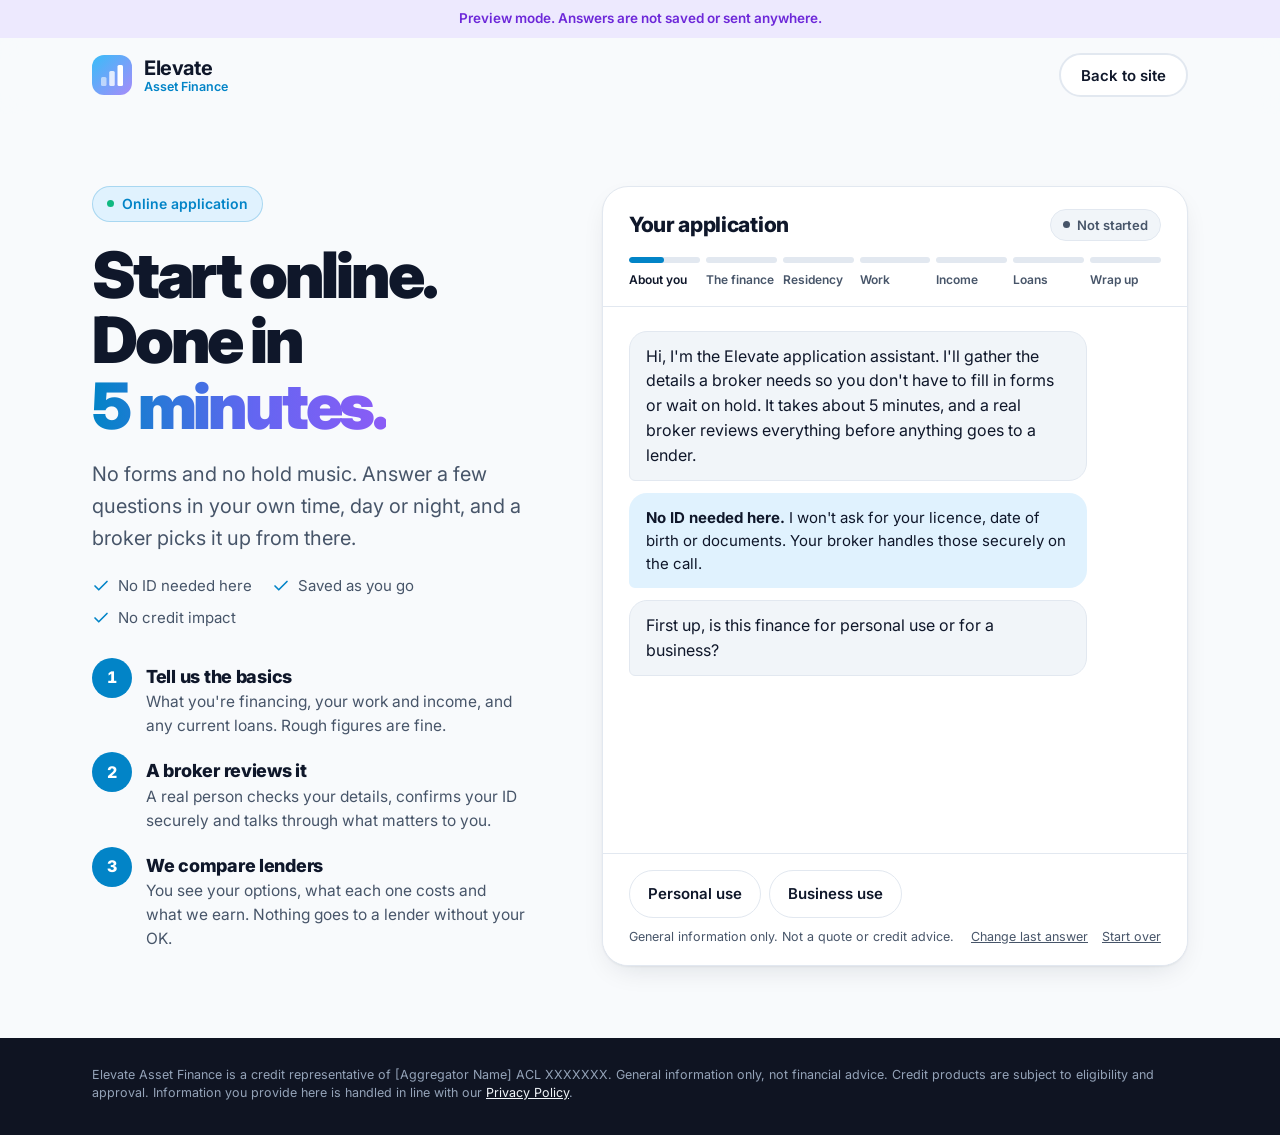
==== commit 697ea181: "Restyle apply page to the Elevate Design System Inter, sky blue and violet tokens, light and dark th" ====
--- a/apply.html
+++ b/apply.html
@@ -7,207 +7,258 @@
 <meta name="description" content="Start your asset finance application online in about 5 minutes. No ID needed up front. A real broker reviews everything.">
 <link rel="preconnect" href="https://fonts.googleapis.com">
 <link rel="preconnect" href="https://fonts.gstatic.com" crossorigin>
-<link href="https://fonts.googleapis.com/css2?family=Barlow+Condensed:wght@500;600;700;800;900&family=Barlow:wght@300;400;500;600;700&display=swap" rel="stylesheet">
+<link rel="stylesheet" href="https://fonts.googleapis.com/css2?family=Inter:wght@400;500;600;700;800;900&display=swap">
 <style>
-/* Same tokens as elevate-asset-finance.html so the two pages read as one site. Single dark look by design. */
-:root {
-  --ink: #0a0e1a;
-  --ink-mid: #141929;
-  --ink-soft: #1e2640;
-  --slate: #2a3350;
-  --rule: rgba(255,255,255,0.08);
-  --rule-strong: rgba(255,255,255,0.16);
-  --blue: #0ea5e9;
-  --blue-bright: #38bdf8;
-  --blue-dark: #0369a1;
-  --blue-glow: rgba(14,165,233,0.25);
-  --blue-tint: rgba(14,165,233,0.08);
-  --blue-line: rgba(14,165,233,0.25);
-  --gold: #f59e0b;
-  --gold-tint: rgba(245,158,11,0.1);
-  --green: #34d399;
-  --text-on-dark: #f1f5f9;
-  --text-on-dark-2: #94a3b8;
-  --text-on-dark-3: #64748b;
-  --font-display: 'Barlow Condensed', 'Arial Narrow', sans-serif;
-  --font-body: 'Barlow', system-ui, -apple-system, 'Segoe UI', sans-serif;
-  --ease: cubic-bezier(0.16, 1, 0.3, 1);
-  --slant: polygon(8px 0%, 100% 0%, calc(100% - 8px) 100%, 0% 100%);
-  --gutter-l: max(24px, env(safe-area-inset-left, 0px));
-  --gutter-r: max(24px, env(safe-area-inset-right, 0px));
-  color-scheme: dark;
-}
-*, *::before, *::after { box-sizing: border-box; margin: 0; padding: 0; }
-html { background: var(--ink); }
-body { font-family: var(--font-body); background: var(--ink); color: var(--text-on-dark); line-height: 1.6; min-height: 100%; overflow-x: hidden; }
-button { font: inherit; color: inherit; cursor: pointer; }
-a { color: var(--blue-bright); }
-:focus-visible { outline: 2px solid var(--blue-bright); outline-offset: 3px; }
-
-/* NAV */
-.nav { display: flex; align-items: center; justify-content: space-between; gap: 16px; height: 72px;
-  padding-left: var(--gutter-l); padding-right: var(--gutter-r); border-bottom: 1px solid var(--rule); }
-.nav-logo { display: flex; align-items: center; gap: 12px; text-decoration: none; min-width: 0; }
-.nav-logo-e { width: 34px; height: 34px; background: var(--blue); flex-shrink: 0;
-  clip-path: polygon(0 0, 100% 0, 100% 30%, 30% 30%, 30% 42%, 85% 42%, 85% 58%, 30% 58%, 30% 70%, 100% 70%, 100% 100%, 0 100%); }
-.nav-logo-text { font-family: var(--font-display); font-size: 1.15rem; font-weight: 800; letter-spacing: 0.04em; text-transform: uppercase; color: var(--text-on-dark); line-height: 1; white-space: nowrap; }
-.nav-logo-text span { color: var(--blue); }
-.btn-outline { font-family: var(--font-display); font-size: 0.8rem; font-weight: 700; letter-spacing: 0.08em; text-transform: uppercase;
-  color: var(--text-on-dark-2); padding: 10px 20px; text-decoration: none; border: 1px solid var(--rule-strong); background: transparent;
-  clip-path: var(--slant); transition: color .2s, border-color .2s; white-space: nowrap; }
-.btn-outline:hover { color: var(--text-on-dark); border-color: rgba(255,255,255,0.35); }
-
-/* PAGE */
-.page { max-width: 1200px; margin: 0 auto; padding: 56px var(--gutter-r) 72px var(--gutter-l);
-  display: grid; grid-template-columns: minmax(0, 0.85fr) minmax(0, 1.15fr); gap: 64px; align-items: start; }
-.intro { position: sticky; top: 32px; }
-.kicker { font-family: var(--font-display); font-size: 0.78rem; font-weight: 700; letter-spacing: 0.14em; text-transform: uppercase;
-  color: var(--blue); display: flex; align-items: center; gap: 10px; margin-bottom: 20px; }
-.kicker::before { content: ''; width: 32px; height: 2px; background: var(--blue); }
-h1 { font-family: var(--font-display); font-size: clamp(2.8rem, 5.2vw, 4.6rem); font-weight: 900; line-height: 0.92;
-  text-transform: uppercase; letter-spacing: -0.01em; text-wrap: balance; margin-bottom: 22px; }
-h1 .thin { font-weight: 300; }
-h1 .accent { color: var(--blue); }
-.sub { font-size: 1.02rem; color: var(--text-on-dark-2); line-height: 1.75; max-width: 440px; margin-bottom: 36px; }
-.how { list-style: none; display: grid; border-top: 1px solid var(--rule); }
-.how li { display: flex; gap: 18px; padding: 18px 0; border-bottom: 1px solid var(--rule); }
-.how-num { font-family: var(--font-display); font-size: 0.72rem; font-weight: 700; letter-spacing: 0.1em; color: var(--blue); padding-top: 3px; min-width: 22px; }
-.how h3 { font-family: var(--font-display); font-size: 1rem; font-weight: 800; text-transform: uppercase; letter-spacing: 0.04em; margin-bottom: 3px; }
-.how p { font-size: 0.88rem; color: var(--text-on-dark-2); line-height: 1.6; }
-.trust { margin-top: 28px; display: flex; flex-wrap: wrap; gap: 10px 24px; }
-.trust span { font-family: var(--font-display); font-size: 0.76rem; font-weight: 700; letter-spacing: 0.08em; text-transform: uppercase;
-  color: var(--text-on-dark-3); display: inline-flex; align-items: center; gap: 7px; }
-.trust svg { color: var(--blue); flex-shrink: 0; }
-
-/* CHAT CARD */
-.card { background: var(--ink-soft); border: 1px solid var(--rule); position: relative; display: flex; flex-direction: column;
-  height: min(760px, calc(100vh - 140px)); min-height: 560px; min-width: 0; }
-.card::before { content: ''; position: absolute; top: 0; left: 0; right: 0; height: 3px; background: linear-gradient(90deg, var(--blue), var(--blue-bright)); z-index: 1; }
-.card-head { padding: 22px 24px 14px; border-bottom: 1px solid var(--rule); display: grid; gap: 14px; }
-.card-title { display: flex; align-items: center; justify-content: space-between; gap: 12px; flex-wrap: wrap; }
-.card-title h2 { font-family: var(--font-display); font-size: 1.3rem; font-weight: 800; text-transform: uppercase; letter-spacing: 0.04em; }
-.saved { font-family: var(--font-display); font-size: 0.72rem; font-weight: 700; letter-spacing: 0.1em; text-transform: uppercase; color: var(--text-on-dark-3);
-  display: inline-flex; align-items: center; gap: 6px; }
-.saved i { width: 7px; height: 7px; border-radius: 50%; background: var(--text-on-dark-3); }
-.saved.on { color: var(--green); } .saved.on i { background: var(--green); }
-.saved.err { color: var(--gold); } .saved.err i { background: var(--gold); }
-.steps { display: flex; gap: 4px; }
-.steps div { flex: 1; min-width: 0; }
-.steps b { display: block; height: 3px; background: var(--slate); transition: background .3s; }
-.steps .done b { background: var(--blue); }
-.steps .now b { background: linear-gradient(90deg, var(--blue) 45%, var(--slate) 45%); }
-.steps small { display: block; margin-top: 6px; font-family: var(--font-display); font-size: 0.7rem; font-weight: 700; letter-spacing: 0.08em; text-transform: uppercase;
-  color: var(--text-on-dark-3); white-space: nowrap; overflow: hidden; text-overflow: ellipsis; }
-.steps .now small { color: var(--text-on-dark); }
-
-.log { flex: 1; min-height: 0; overflow-y: auto; padding: 22px 24px; display: flex; flex-direction: column; gap: 12px; scroll-behavior: smooth; }
-.msg { max-width: 86%; padding: 12px 16px; font-size: 0.95rem; line-height: 1.6; overflow-wrap: anywhere; animation: in .35s var(--ease) both; }
-@keyframes in { from { opacity: .001; transform: translateY(6px); } to { opacity: 1; transform: none; } }
-.msg.bot { background: var(--ink-mid); border: 1px solid var(--rule); align-self: flex-start; color: var(--text-on-dark); }
-.msg.user { background: var(--blue); color: #fff; align-self: flex-end; font-weight: 600; clip-path: polygon(0 0, 100% 0, 100% 100%, 8px 100%, 0 calc(100% - 8px)); }
-.msg.note { background: var(--blue-tint); border: 1px solid var(--blue-line); color: var(--text-on-dark-2); font-size: 0.9rem; }
-.msg.note strong { color: var(--text-on-dark); font-weight: 600; }
-.msg small { display: block; color: var(--text-on-dark-3); font-size: 0.8rem; margin-top: 8px; line-height: 1.5; }
-.msg ul { margin: 8px 0 0 18px; display: grid; gap: 4px; color: var(--text-on-dark-2); font-size: 0.9rem; }
-.docs { display: grid; gap: 6px; margin-top: 10px; }
-.docs a { display: flex; justify-content: space-between; gap: 10px; padding: 10px 12px; border: 1px solid var(--rule-strong); text-decoration: none;
-  color: var(--text-on-dark); font-family: var(--font-display); font-weight: 700; letter-spacing: 0.05em; text-transform: uppercase; font-size: 0.85rem; transition: border-color .2s; }
-.docs a:hover { border-color: var(--blue); }
-.docs a span { color: var(--blue); }
-.typing { align-self: flex-start; display: flex; gap: 5px; padding: 14px 16px; background: var(--ink-mid); border: 1px solid var(--rule); }
-.typing i { width: 6px; height: 6px; background: var(--text-on-dark-3); animation: dot 1s infinite; }
-.typing i:nth-child(2) { animation-delay: .15s; } .typing i:nth-child(3) { animation-delay: .3s; }
-@keyframes dot { 0%, 60%, 100% { opacity: .25; } 30% { opacity: 1; } }
-
-.next { align-self: stretch; border: 1px solid var(--blue-line); background: linear-gradient(135deg, rgba(14,165,233,0.1), rgba(14,165,233,0.02)); padding: 22px; display: grid; gap: 12px; }
-.next h3 { font-family: var(--font-display); font-size: 1.15rem; font-weight: 800; text-transform: uppercase; letter-spacing: 0.04em; }
-.next ol { list-style: none; display: grid; gap: 10px; }
-.next li { display: flex; gap: 12px; font-size: 0.9rem; color: var(--text-on-dark-2); }
-.next li b { font-family: var(--font-display); color: var(--blue); font-size: 0.75rem; letter-spacing: 0.1em; padding-top: 2px; }
-.preview { align-self: stretch; border: 1px dashed var(--rule-strong); padding: 16px; display: grid; gap: 10px; }
-.preview h4 { font-family: var(--font-display); font-size: 0.78rem; font-weight: 700; letter-spacing: 0.12em; text-transform: uppercase; color: var(--gold); }
-.preview pre { white-space: pre-wrap; font: 0.8rem/1.55 ui-monospace, Menlo, Consolas, monospace; color: var(--text-on-dark-2); max-height: 340px; overflow: auto; }
-
-.composer { border-top: 1px solid var(--rule); padding: 16px 24px 18px; display: grid; gap: 10px; background: var(--ink-soft); }
-.chips { display: flex; flex-wrap: wrap; gap: 8px; }
-.chip { font-family: var(--font-display); font-size: 0.9rem; font-weight: 700; letter-spacing: 0.06em; text-transform: uppercase;
-  color: var(--text-on-dark); background: transparent; border: 1.5px solid var(--blue-line); padding: 10px 18px; clip-path: var(--slant); transition: all .2s var(--ease); }
-.chip:hover { border-color: var(--blue); background: var(--blue-tint); color: #fff; }
-.chip.primary { background: var(--blue); border-color: var(--blue); color: #fff; }
-.chip.primary:hover { background: var(--blue-bright); border-color: var(--blue-bright); box-shadow: 0 8px 28px var(--blue-glow); }
-form.field { display: flex; gap: 8px; }
-.field-wrap { flex: 1; min-width: 0; display: flex; align-items: center; background: rgba(255,255,255,0.05); border: 1px solid var(--rule-strong);
-  clip-path: var(--slant); transition: border-color .2s, background .2s; }
-.field-wrap:focus-within { border-color: var(--blue); background: rgba(14,165,233,0.06); }
-.field-wrap .pre { padding-left: 16px; color: var(--text-on-dark-3); font-weight: 600; }
-.field-wrap input { flex: 1; min-width: 0; background: transparent; border: 0; outline: none; color: var(--text-on-dark); font: 500 1rem var(--font-body); padding: 13px 16px; }
-.field-wrap input::placeholder { color: var(--text-on-dark-3); }
-.send { font-family: var(--font-display); font-size: 0.9rem; font-weight: 800; letter-spacing: 0.1em; text-transform: uppercase; background: var(--blue); color: #fff;
-  border: 0; padding: 0 26px; clip-path: polygon(10px 0%, 100% 0%, calc(100% - 10px) 100%, 0% 100%); transition: background .2s; }
-.send:hover { background: var(--blue-bright); }
-.err { color: var(--gold); font-size: 0.85rem; }
-.err:empty { display: none; }
-.foot { display: flex; justify-content: space-between; gap: 8px 16px; flex-wrap: wrap; font-size: 0.75rem; color: var(--text-on-dark-3); }
-.link { background: none; border: 0; color: var(--text-on-dark-3); text-decoration: underline; font-size: 0.75rem; padding: 0; }
-.link:hover { color: var(--text-on-dark-2); }
-.links { display: flex; gap: 14px; }
-.hp { position: absolute; left: -9999px; width: 1px; height: 1px; overflow: hidden; }
-
-.ribbon { background: var(--gold-tint); color: var(--gold); border-bottom: 1px solid rgba(245,158,11,0.25); font-family: var(--font-display); font-weight: 700;
-  font-size: 0.78rem; letter-spacing: 0.1em; text-transform: uppercase; text-align: center; padding: 8px var(--gutter-r) 8px var(--gutter-l); }
-
-footer { border-top: 1px solid var(--rule); background: #050810; padding: 28px var(--gutter-r) 32px var(--gutter-l); }
-footer p { max-width: 1200px; margin: 0 auto; font-size: 0.75rem; color: var(--text-on-dark-3); line-height: 1.7; }
-
-@media (max-width: 960px) {
-  .page { grid-template-columns: minmax(0, 1fr); gap: 28px; padding-top: 32px; padding-bottom: 40px; }
-  .intro { position: static; }
-  .how, .trust { display: none; }
-  .sub { margin-bottom: 0; }
-  .card { height: calc(100svh - 120px); min-height: 520px; }
-}
-@media (max-width: 560px) {
-  :root { --gutter-l: max(16px, env(safe-area-inset-left, 0px)); --gutter-r: max(16px, env(safe-area-inset-right, 0px)); }
-  .nav { height: 60px; }
-  .nav-logo-text { font-size: 1rem; }
-  .nav .btn-outline { padding: 8px 14px; }
-  .card { margin-left: calc(-1 * var(--gutter-l)); margin-right: calc(-1 * var(--gutter-r)); border-left: 0; border-right: 0; }
-  .card-head, .log, .composer { padding-left: var(--gutter-l); padding-right: var(--gutter-r); }
-  .steps small { display: none; }
-  .msg { max-width: 92%; }
-  .send { padding: 0 18px; }
-}
-@media (prefers-reduced-motion: reduce) { .msg { animation: none; } .typing i { animation: none; opacity: .6; } .log { scroll-behavior: auto; } }
+/* Elevate Design System tokens (Section 2, verbatim). Layout: hero split 0.85fr intro / 1.15fr application card. */
+:root{
+  color-scheme:dark;
+  --ground:#0F1422;
+  --surface:#161D2E;
+  --tint:#121A2A;
+  --ink:#F1F5F9;
+  --ink-2:#94A3B8;
+  --line:#223049;
+  --teal:#38BDF8;
+  --teal-hover:#7DD3FC;
+  --teal-soft:rgba(56,189,248,.12);
+  --gold:#A78BFA;
+  --gold-ink:#C4B5FD;
+  --gold-soft:rgba(167,139,250,.14);
+  --deep:#0A0F1C;
+  --deep-ink:#F1F5F9;
+  --deep-muted:#94A3B8;
+  --on-accent:#08111F;
+  --grad:linear-gradient(90deg,#38BDF8,#818CF8 55%,#A78BFA);
+  --shadow:0 1px 2px rgba(0,0,0,.3),0 14px 34px -14px rgba(0,0,0,.6);
+  --head:"Inter",system-ui,-apple-system,"Segoe UI",sans-serif;
+  --body:"Inter",system-ui,-apple-system,"Segoe UI",sans-serif;
+  --ease:cubic-bezier(.2,.7,.2,1);
+  --success:#10B981;
+  --error:#C0452F;
+  --gutter-l:max(16px,env(safe-area-inset-left,0px));
+  --gutter-r:max(16px,env(safe-area-inset-right,0px));
+}
+@media (prefers-color-scheme:light){
+  :root:not([data-theme="dark"]){
+    color-scheme:light;
+    --ground:#F8FAFC;--surface:#FFFFFF;--tint:#F1F5F9;--ink:#0F172A;--ink-2:#475569;--line:#E2E8F0;
+    --teal:#0284C7;--teal-hover:#0369A1;--teal-soft:#E0F2FE;
+    --gold:#7C3AED;--gold-ink:#6D28D9;--gold-soft:#EDE9FE;
+    --deep:#0F1422;--deep-ink:#F1F5F9;--deep-muted:#94A3B8;--on-accent:#FFFFFF;
+    --grad:linear-gradient(90deg,#0284C7,#6366F1 55%,#8B5CF6);
+    --shadow:0 1px 2px rgba(15,23,42,.05),0 10px 30px -12px rgba(15,23,42,.16);
+  }
+}
+:root[data-theme="light"]{
+  color-scheme:light;
+  --ground:#F8FAFC;--surface:#FFFFFF;--tint:#F1F5F9;--ink:#0F172A;--ink-2:#475569;--line:#E2E8F0;
+  --teal:#0284C7;--teal-hover:#0369A1;--teal-soft:#E0F2FE;
+  --gold:#7C3AED;--gold-ink:#6D28D9;--gold-soft:#EDE9FE;
+  --deep:#0F1422;--deep-ink:#F1F5F9;--deep-muted:#94A3B8;--on-accent:#FFFFFF;
+  --grad:linear-gradient(90deg,#0284C7,#6366F1 55%,#8B5CF6);
+  --shadow:0 1px 2px rgba(15,23,42,.05),0 10px 30px -12px rgba(15,23,42,.16);
+}
+
+*,*::before,*::after{box-sizing:border-box;margin:0;padding:0}
+html{background:var(--ground)}
+body{font-family:var(--body);font-size:17.5px;line-height:1.6;background:var(--ground);color:var(--ink);-webkit-font-smoothing:antialiased;overflow-x:hidden;min-height:100%}
+h1,h2,h3,h4{font-family:var(--head);font-weight:800;letter-spacing:-.035em;line-height:1.08;text-wrap:balance}
+button{font:inherit;color:inherit;cursor:pointer}
+a{color:var(--teal)}
+:focus-visible{outline:2.5px solid var(--gold);outline-offset:3px;border-radius:8px}
+.gradtext{background:var(--grad);-webkit-background-clip:text;background-clip:text;color:transparent}
+.container{max-width:1160px;margin-inline:auto;padding-left:max(clamp(16px,4vw,32px),env(safe-area-inset-left,0px));padding-right:max(clamp(16px,4vw,32px),env(safe-area-inset-right,0px))}
+
+/* Ambient glow */
+.glow{position:fixed;inset:0;z-index:-1;overflow:hidden;pointer-events:none}
+.glow i{position:absolute;border-radius:50%;filter:blur(60px)}
+.glow i:nth-child(1){width:580px;height:580px;background:var(--teal-soft);top:-180px;left:-160px;animation:drift1 32s var(--ease) infinite alternate}
+.glow i:nth-child(2){width:620px;height:620px;background:var(--gold-soft);top:20%;right:-220px;animation:drift2 38s var(--ease) infinite alternate}
+.glow i:nth-child(3){width:540px;height:540px;background:var(--teal-soft);bottom:-260px;left:30%;animation:drift1 26s var(--ease) infinite alternate-reverse}
+@keyframes drift1{to{transform:translate(80px,60px)}}
+@keyframes drift2{to{transform:translate(-90px,40px)}}
+
+/* Sticky glass nav */
+body::before{content:"";position:fixed;inset:0 0 auto;height:env(safe-area-inset-top,0px);z-index:60;background:var(--ground)}
+.nav{position:sticky;top:env(safe-area-inset-top,0px);z-index:50;height:76px;background:color-mix(in srgb,var(--ground) 88%,transparent);
+  backdrop-filter:blur(12px);-webkit-backdrop-filter:blur(12px);border-bottom:1px solid transparent;transition:border-color .2s}
+.nav.scrolled{border-bottom-color:var(--line)}
+.nav .container{height:100%;display:flex;align-items:center;justify-content:space-between;gap:16px}
+.logo{display:flex;align-items:center;gap:12px;text-decoration:none;color:var(--ink);min-width:0}
+.logo svg{width:40px;height:40px;flex:none}
+.logo b{display:block;font-size:20px;font-weight:700;letter-spacing:-.02em;line-height:1.1}
+.logo small{display:block;font-size:12.5px;font-weight:600;color:var(--teal);line-height:1.2}
+
+/* Buttons */
+.btn{display:inline-flex;align-items:center;justify-content:center;gap:10px;font:600 16.5px/1 var(--body);padding:16px 26px;border-radius:999px;
+  border:2px solid transparent;text-decoration:none;cursor:pointer;transition:background .2s,transform .2s var(--ease),border-color .2s;min-height:44px}
+.btn:active{transform:scale(.98)}
+.btn-primary{background:var(--teal);color:var(--on-accent)}
+.btn-primary:hover{background:var(--teal-hover)}
+.btn-outline{border-color:var(--line);color:var(--ink);background:var(--surface)}
+.btn-outline:hover{border-color:var(--teal)}
+.btn-sm{padding:12px 20px;font-size:15px}
+.btn svg{width:18px;height:18px}
+
+/* Eyebrow */
+.eyebrow{display:inline-flex;align-items:center;gap:8px;font-size:14px;font-weight:600;color:var(--teal);background:var(--teal-soft);
+  border:1px solid color-mix(in srgb,var(--teal) 25%,transparent);padding:6px 14px;border-radius:999px}
+.eyebrow::before{content:"";width:7px;height:7px;border-radius:50%;background:var(--success);flex:none}
+
+/* Page split */
+.page{display:grid;grid-template-columns:minmax(0,.85fr) minmax(0,1.15fr);gap:clamp(32px,6vw,80px);align-items:start;padding-block:clamp(40px,6vw,72px)}
+.intro{position:sticky;top:108px;display:grid;gap:20px;justify-items:start}
+h1{font-size:clamp(44px,6.6vw,82px);font-weight:900;letter-spacing:-.05em;line-height:1.02}
+.intro h1{font-size:clamp(42px,5.2vw,64px)}
+.lede{font-size:clamp(18px,1.7vw,20px);color:var(--ink-2);max-width:58ch}
+.ticks{list-style:none;display:flex;flex-wrap:wrap;gap:8px 20px;font-size:15px;color:var(--ink-2)}
+.ticks li{display:inline-flex;align-items:center;gap:8px}
+.ticks svg{width:18px;height:18px;color:var(--teal);flex:none}
+.steps-list{list-style:none;display:grid;gap:14px;margin-top:8px}
+.steps-list li{display:grid;grid-template-columns:40px minmax(0,1fr);gap:14px;align-items:start}
+.num{width:40px;height:40px;border-radius:50%;background:var(--teal);color:var(--on-accent);display:grid;place-items:center;font-weight:800;font-size:16px;font-variant-numeric:tabular-nums}
+.steps-list h3{font-size:18px;letter-spacing:-.015em;line-height:1.25;margin-bottom:2px;padding-top:8px}
+.steps-list p{font-size:15.5px;color:var(--ink-2);line-height:1.55}
+
+/* Application card */
+.card{background:var(--surface);border:1px solid var(--line);border-radius:26px;box-shadow:var(--shadow);display:flex;flex-direction:column;
+  height:min(780px,calc(100svh - 120px));min-height:560px;min-width:0;overflow:hidden}
+.card-head{padding:22px 26px 16px;border-bottom:1px solid var(--line);display:grid;gap:16px}
+.card-title{display:flex;align-items:center;justify-content:space-between;gap:12px;flex-wrap:wrap}
+.card-title h2{font-size:21px;letter-spacing:-.015em;line-height:1.25}
+.saved{display:inline-flex;align-items:center;gap:7px;font-size:13px;font-weight:600;color:var(--ink-2);background:var(--tint);border:1px solid var(--line);padding:5px 12px;border-radius:999px}
+.saved i{width:7px;height:7px;border-radius:50%;background:var(--ink-2);flex:none}
+.saved.on{color:var(--ink)} .saved.on i{background:var(--success);box-shadow:0 0 0 0 rgba(16,185,129,.5);animation:pulse 2s infinite}
+.saved.err i{background:var(--error)}
+@keyframes pulse{70%{box-shadow:0 0 0 7px rgba(16,185,129,0)}100%{box-shadow:0 0 0 0 rgba(16,185,129,0)}}
+.steps{display:flex;gap:6px}
+.steps div{flex:1;min-width:0}
+.steps b{display:block;height:6px;border-radius:999px;background:var(--line);overflow:hidden;position:relative}
+.steps .done b{background:var(--teal)}
+.steps .now b::after{content:"";position:absolute;inset:0 50% 0 0;background:var(--teal);border-radius:999px}
+.steps small{display:block;margin-top:7px;font-size:12px;font-weight:600;color:var(--ink-2);white-space:nowrap;overflow:hidden;text-overflow:ellipsis}
+.steps .now small{color:var(--ink)}
+
+.log{flex:1;min-height:0;overflow-y:auto;padding:24px 26px;display:flex;flex-direction:column;gap:12px;background:var(--surface)}
+.msg{max-width:86%;padding:12px 16px;font-size:16px;line-height:1.55;overflow-wrap:anywhere;border-radius:18px;animation:in .35s var(--ease) both}
+@keyframes in{from{opacity:.001;transform:translateY(6px)}to{opacity:1;transform:none}}
+.msg.bot{background:var(--tint);border:1px solid var(--line);align-self:flex-start;border-bottom-left-radius:6px}
+.msg.user{background:var(--teal);color:var(--on-accent);align-self:flex-end;font-weight:600;border-bottom-right-radius:6px}
+.msg.note{background:var(--teal-soft);border-color:transparent;color:var(--ink);font-size:15px}
+.msg.note strong{font-weight:700}
+.msg small{display:block;color:var(--ink-2);font-size:12.5px;line-height:1.5;margin-top:10px}
+.msg ul{list-style:none;margin-top:10px;display:grid;gap:6px;font-size:15px;color:var(--ink-2)}
+.msg ul li{display:grid;grid-template-columns:7px minmax(0,1fr);gap:10px}
+.msg ul li::before{content:"";width:7px;height:7px;border-radius:50%;background:var(--gold);margin-top:.6em}
+.docs{display:grid;gap:8px;margin-top:12px}
+.docs a{display:flex;justify-content:space-between;align-items:center;gap:10px;padding:11px 14px;border-radius:14px;background:var(--surface);border:1.5px solid var(--line);
+  text-decoration:none;color:var(--ink);font-weight:600;font-size:15px;transition:border-color .2s}
+.docs a:hover{border-color:var(--teal)}
+.docs a span{color:var(--teal);font-size:14px}
+.typing{align-self:flex-start;display:flex;gap:5px;padding:15px 16px;background:var(--tint);border:1px solid var(--line);border-radius:18px;border-bottom-left-radius:6px}
+.typing i{width:7px;height:7px;border-radius:50%;background:var(--ink-2);animation:dot 1s infinite}
+.typing i:nth-child(2){animation-delay:.15s}.typing i:nth-child(3){animation-delay:.3s}
+@keyframes dot{0%,60%,100%{opacity:.25}30%{opacity:1}}
+
+.next{align-self:stretch;background:var(--deep);color:var(--deep-ink);border-radius:22px;padding:24px 26px;display:grid;gap:14px;margin-top:4px}
+.next h3{font-size:19px;letter-spacing:-.015em;line-height:1.25}
+.next ol{list-style:none;display:grid}
+.next li{display:grid;grid-template-columns:36px minmax(0,1fr);gap:14px;align-items:center;padding:12px 0;border-top:1px solid rgba(255,255,255,.1);font-size:15.5px;color:var(--deep-muted)}
+.next li b{width:36px;height:36px;border-radius:50%;background:rgba(167,139,250,.16);color:#C4B5FD;display:grid;place-items:center;font-size:0}
+.next li b::after{content:"";width:12px;height:7px;border-left:2.2px solid currentColor;border-bottom:2.2px solid currentColor;transform:translate(1px,-2px) rotate(-45deg)}
+.preview{align-self:stretch;border:1.5px dashed var(--line);border-radius:16px;padding:16px;display:grid;gap:10px}
+.preview h4{font-size:12px;font-weight:700;letter-spacing:.08em;text-transform:uppercase;color:var(--gold-ink)}
+.preview pre{white-space:pre-wrap;font:12.5px/1.55 ui-monospace,Menlo,Consolas,monospace;color:var(--ink-2);max-height:340px;overflow:auto;font-variant-numeric:tabular-nums}
+
+.composer{border-top:1px solid var(--line);padding:16px 26px 18px;display:grid;gap:10px;background:var(--surface)}
+.chips{display:flex;flex-wrap:wrap;gap:8px}
+.chip{font-size:15px;font-weight:600;color:var(--ink);background:var(--surface);border:1.5px solid var(--line);padding:11px 18px;border-radius:999px;min-height:44px;
+  transition:border-color .2s,background .2s,transform .2s var(--ease)}
+.chip:hover{border-color:var(--teal);background:var(--teal-soft)}
+.chip:active{transform:scale(.98)}
+.chip.primary{background:var(--teal);border-color:var(--teal);color:var(--on-accent)}
+.chip.primary:hover{background:var(--teal-hover);border-color:var(--teal-hover)}
+form.field{display:flex;gap:8px}
+.field-wrap{flex:1;min-width:0;display:flex;align-items:center;background:var(--ground);border:1.5px solid var(--line);border-radius:14px;transition:border-color .2s,box-shadow .2s}
+.field-wrap:focus-within{border-color:var(--teal);box-shadow:0 0 0 4px var(--teal-soft)}
+.field-wrap .pre{padding-left:15px;color:var(--ink-2);font-weight:600}
+.field-wrap input{flex:1;min-width:0;background:transparent;border:0;outline:none;color:var(--ink);font:500 16.5px var(--body);padding:13px 15px;font-variant-numeric:tabular-nums}
+.field-wrap input::placeholder{color:var(--ink-2);opacity:.8}
+.send{font:600 16px/1 var(--body);background:var(--teal);color:var(--on-accent);border:0;padding:0 24px;border-radius:999px;min-height:48px;transition:background .2s}
+.send:hover{background:var(--teal-hover)}
+.err{color:var(--error);font-size:14px;font-weight:500}
+.err:empty{display:none}
+.foot{display:flex;justify-content:space-between;gap:6px 16px;flex-wrap:wrap;font-size:12.5px;line-height:1.5;color:var(--ink-2)}
+.link{background:none;border:0;color:var(--ink-2);text-decoration:underline;font-size:12.5px;padding:0}
+.link:hover{color:var(--ink)}
+.links{display:flex;gap:14px}
+.hp{position:absolute;left:-9999px;width:1px;height:1px;overflow:hidden}
+
+.ribbon{background:var(--gold-soft);color:var(--gold-ink);font-size:13.5px;font-weight:600;text-align:center;padding:8px var(--gutter-r) 8px var(--gutter-l)}
+
+footer{background:var(--deep);color:var(--deep-muted);padding-block:28px 32px}
+footer p{font-size:12.5px;line-height:1.5}
+footer a{color:var(--deep-ink)}
+footer a:hover{color:#C4B5FD}
+
+@media (max-width:900px){
+  .page{grid-template-columns:minmax(0,1fr);gap:28px;padding-block:28px 40px}
+  .intro{position:static;gap:14px}
+  .steps-list{display:none}
+  .card{height:calc(100svh - 110px);min-height:520px}
+}
+@media (max-width:540px){
+  .nav{height:64px}
+  .logo svg{width:34px;height:34px}
+  .logo b{font-size:18px}
+  .logo small{font-size:11.5px}
+  .intro h1{font-size:40px}
+  .card{border-radius:22px}
+  .card-head,.log,.composer{padding-left:16px;padding-right:16px}
+  .steps small{display:none}
+  .msg{max-width:92%}
+  .send{padding:0 18px}
+}
+@media (prefers-reduced-motion:reduce){
+  *,*::before,*::after{animation:none!important;transition:none!important}
+  .log{scroll-behavior:auto}
+}
 </style>
 </head>
 <body>
 
+<div class="glow" aria-hidden="true"><i></i><i></i><i></i></div>
 <div class="ribbon" id="ribbon" hidden>Preview mode. Answers are not saved or sent anywhere.</div>
 
-<nav class="nav">
-  <a href="/" class="nav-logo" aria-label="Elevate Asset Finance home">
-    <div class="nav-logo-e"></div>
-    <div class="nav-logo-text">ELEVATE <span>ASSET FINANCE</span></div>
-  </a>
-  <a href="/" class="btn-outline">Back to site</a>
-</nav>
-
-<main class="page">
+<header class="nav" id="nav">
+  <div class="container">
+    <a href="/" class="logo" aria-label="Elevate Asset Finance home">
+      <svg viewBox="0 0 40 40" aria-hidden="true"><defs><linearGradient id="lg" x1="0" y1="0" x2="1" y2="1"><stop offset="0" stop-color="#38BDF8"/><stop offset="1" stop-color="#A78BFA"/></linearGradient></defs>
+        <rect width="40" height="40" rx="12" fill="url(#lg)"/>
+        <rect x="9" y="22" width="5.5" height="9" rx="1.5" fill="#fff" fill-opacity=".55"/>
+        <rect x="17.25" y="16" width="5.5" height="15" rx="1.5" fill="#fff" fill-opacity=".8"/>
+        <rect x="25.5" y="10" width="5.5" height="21" rx="1.5" fill="#fff"/></svg>
+      <span><b>Elevate</b><small>Asset Finance</small></span>
+    </a>
+    <a href="/" class="btn btn-outline btn-sm">Back to site</a>
+  </div>
+</header>
+
+<main class="container page">
   <section class="intro">
-    <div class="kicker">Online Application</div>
-    <h1><span class="thin">Start online.</span> <span class="accent">Done</span> in 5 minutes.</h1>
-    <p class="sub">No forms, no hold music. Answer a few questions in your own time, day or night, and one of our brokers picks it up from there.</p>
-    <ol class="how">
-      <li><span class="how-num">01</span><div><h3>Tell us the basics</h3><p>What you're financing, your work and income, and any current loans. Rough figures are fine.</p></div></li>
-      <li><span class="how-num">02</span><div><h3>A broker reviews it</h3><p>A real person checks your details, confirms your ID securely, and talks through what matters to you.</p></div></li>
-      <li><span class="how-num">03</span><div><h3>We shop 30+ lenders</h3><p>You see your options, what each costs, and what we earn. Nothing goes to a lender without your OK.</p></div></li>
+    <span class="eyebrow">Online application</span>
+    <h1>Start online. Done in <span class="gradtext">5 minutes.</span></h1>
+    <p class="lede">No forms and no hold music. Answer a few questions in your own time, day or night, and a broker picks it up from there.</p>
+    <ul class="ticks">
+      <li><svg viewBox="0 0 24 24" fill="none" stroke="currentColor" stroke-width="2.2" stroke-linecap="round" stroke-linejoin="round" aria-hidden="true"><path d="M20 6 9 17l-5-5"/></svg>No ID needed here</li>
+      <li><svg viewBox="0 0 24 24" fill="none" stroke="currentColor" stroke-width="2.2" stroke-linecap="round" stroke-linejoin="round" aria-hidden="true"><path d="M20 6 9 17l-5-5"/></svg>Saved as you go</li>
+      <li><svg viewBox="0 0 24 24" fill="none" stroke="currentColor" stroke-width="2.2" stroke-linecap="round" stroke-linejoin="round" aria-hidden="true"><path d="M20 6 9 17l-5-5"/></svg>No credit impact</li>
+    </ul>
+    <ol class="steps-list">
+      <li><span class="num">1</span><div><h3>Tell us the basics</h3><p>What you're financing, your work and income, and any current loans. Rough figures are fine.</p></div></li>
+      <li><span class="num">2</span><div><h3>A broker reviews it</h3><p>A real person checks your details, confirms your ID securely and talks through what matters to you.</p></div></li>
+      <li><span class="num">3</span><div><h3>We compare lenders</h3><p>You see your options, what each one costs and what we earn. Nothing goes to a lender without your OK.</p></div></li>
     </ol>
-    <div class="trust">
-      <span><svg width="12" height="12" viewBox="0 0 24 24" fill="none" stroke="currentColor" stroke-width="2.5" aria-hidden="true"><polyline points="20 6 9 17 4 12"/></svg>No ID needed here</span>
-      <span><svg width="12" height="12" viewBox="0 0 24 24" fill="none" stroke="currentColor" stroke-width="2.5" aria-hidden="true"><polyline points="20 6 9 17 4 12"/></svg>Saved as you go</span>
-      <span><svg width="12" height="12" viewBox="0 0 24 24" fill="none" stroke="currentColor" stroke-width="2.5" aria-hidden="true"><polyline points="20 6 9 17 4 12"/></svg>Commission disclosed</span>
-      <span><svg width="12" height="12" viewBox="0 0 24 24" fill="none" stroke="currentColor" stroke-width="2.5" aria-hidden="true"><polyline points="20 6 9 17 4 12"/></svg>Brisbane based</span>
-    </div>
   </section>
 
   <section class="card" aria-label="Application chat">
@@ -229,9 +280,12 @@
 </main>
 
 <footer>
-  <p>Elevate Asset Finance is a credit representative of [Aggregator Name] ACL XXXXXXX. General information only. Not financial advice. Credit products are subject to eligibility and approval. Information you provide here is handled in line with our <a href="/privacy">Privacy Policy</a>.</p>
+  <div class="container">
+    <p>Elevate Asset Finance is a credit representative of [Aggregator Name] ACL XXXXXXX. General information only, not financial advice. Credit products are subject to eligibility and approval. Information you provide here is handled in line with our <a href="/privacy">Privacy Policy</a>.</p>
+  </div>
 </footer>
 
+<script>addEventListener("scroll",()=>document.getElementById("nav").classList.toggle("scrolled",scrollY>8),{passive:true});</script>
 <script>
 (() => {
 /* ---------- Config ---------- */
@@ -262,7 +316,7 @@
    and "change last answer" is simply removing one answer. */
 function steps(a) {
   const S = []; const add = o => { S.push(o); return o.id in a; };
-  const sAbout = 'About you', sFin = 'The finance', sBiz = 'Business', sRes = 'Residency', sWork = 'Work', sInc = 'Income', sCom = 'Commitments', sEnd = 'Wrap up';
+  const sAbout = 'About you', sFin = 'The finance', sBiz = 'Business', sRes = 'Residency', sWork = 'Work', sInc = 'Income', sCom = 'Loans', sEnd = 'Wrap up';
 
   if (!add({ id: 'path', sec: sAbout, type: 'choice', ask: "First up, is this finance for personal use or for a business?", opts: ['Personal use', 'Business use'] })) return S;
 
@@ -573,8 +627,8 @@
 
 /* ---------- Progress header ---------- */
 function render() {
-  const full = isB(ans) ? ['About you', 'The finance', 'Business', 'Residency', 'Commitments', 'Wrap up']
-             : ['About you', 'The finance', 'Residency', 'Work', 'Income', 'Commitments', 'Wrap up'];
+  const full = isB(ans) ? ['About you', 'The finance', 'Business', 'Residency', 'Loans', 'Wrap up']
+             : ['About you', 'The finance', 'Residency', 'Work', 'Income', 'Loans', 'Wrap up'];
   const cur = finished ? null : (next() || {}).sec;
   const ci = full.indexOf(cur);
   document.getElementById('steps').innerHTML = full.map((n, i) => `<div class="${finished || i < ci ? 'done' : i === ci ? 'now' : ''}"><b></b><small>${n}</small></div>`).join('');
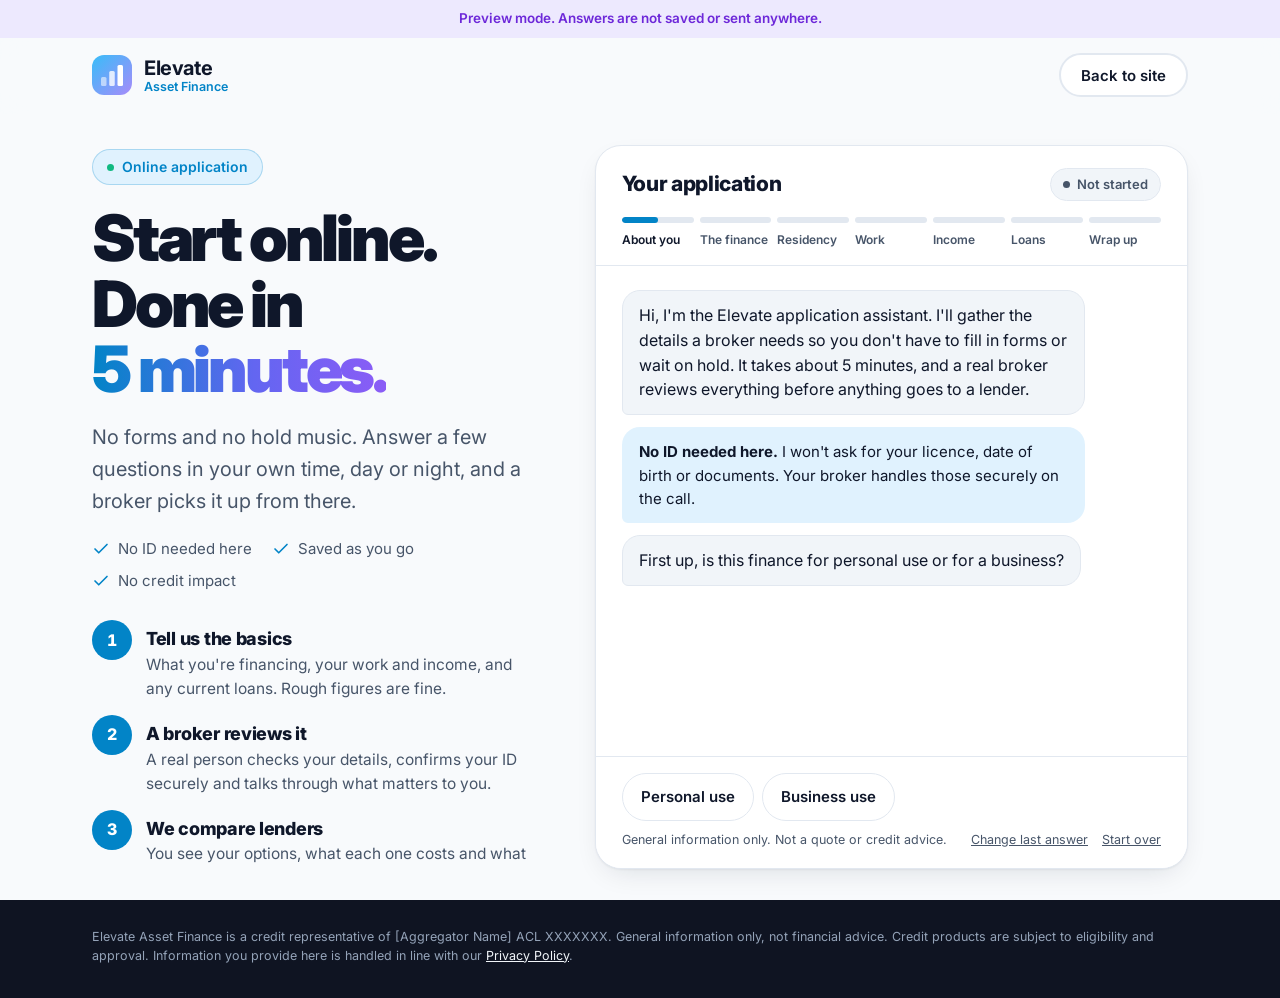
==== commit 8f1093fa: "Make apply page fit any screen size Full-height layout where only the chat scrolls and the answer ar" ====
--- a/apply.html
+++ b/apply.html
@@ -2,7 +2,7 @@
 <html lang="en-AU">
 <head>
 <meta charset="UTF-8">
-<meta name="viewport" content="width=device-width, initial-scale=1.0, viewport-fit=cover">
+<meta name="viewport" content="width=device-width, initial-scale=1.0, viewport-fit=cover, interactive-widget=resizes-content">
 <title>Apply Online | Elevate Asset Finance</title>
 <meta name="description" content="Start your asset finance application online in about 5 minutes. No ID needed up front. A real broker reviews everything.">
 <link rel="preconnect" href="https://fonts.googleapis.com">
@@ -61,6 +61,7 @@
 
 *,*::before,*::after{box-sizing:border-box;margin:0;padding:0}
 html{background:var(--ground)}
+html,body{height:100%}
 body{font-family:var(--body);font-size:17.5px;line-height:1.6;background:var(--ground);color:var(--ink);-webkit-font-smoothing:antialiased;overflow-x:hidden;min-height:100%}
 h1,h2,h3,h4{font-family:var(--head);font-weight:800;letter-spacing:-.035em;line-height:1.08;text-wrap:balance}
 button{font:inherit;color:inherit;cursor:pointer}
@@ -80,7 +81,7 @@
 
 /* Sticky glass nav */
 body::before{content:"";position:fixed;inset:0 0 auto;height:env(safe-area-inset-top,0px);z-index:60;background:var(--ground)}
-.nav{position:sticky;top:env(safe-area-inset-top,0px);z-index:50;height:76px;background:color-mix(in srgb,var(--ground) 88%,transparent);
+.nav{position:relative;z-index:50;height:76px;flex:none;background:color-mix(in srgb,var(--ground) 88%,transparent);
   backdrop-filter:blur(12px);-webkit-backdrop-filter:blur(12px);border-bottom:1px solid transparent;transition:border-color .2s}
 .nav.scrolled{border-bottom-color:var(--line)}
 .nav .container{height:100%;display:flex;align-items:center;justify-content:space-between;gap:16px}
@@ -106,8 +107,13 @@
 .eyebrow::before{content:"";width:7px;height:7px;border-radius:50%;background:var(--success);flex:none}
 
 /* Page split */
-.page{display:grid;grid-template-columns:minmax(0,.85fr) minmax(0,1.15fr);gap:clamp(32px,6vw,80px);align-items:start;padding-block:clamp(40px,6vw,72px)}
-.intro{position:sticky;top:108px;display:grid;gap:20px;justify-items:start}
+/* App shell: nav + main fill exactly one screen; only the chat log scrolls. Footer sits below the fold. */
+.shell{height:100vh;height:var(--app-h,100dvh);min-height:360px;display:flex;flex-direction:column}
+.page{flex:1;min-height:0;width:100%;display:grid;grid-template-columns:minmax(0,.85fr) minmax(0,1.15fr);gap:clamp(28px,5vw,72px);padding-block:clamp(16px,3.5vh,44px)}
+.intro{display:flex;flex-direction:column;align-items:flex-start;gap:clamp(12px,2.2vh,20px);min-height:0;overflow-y:auto;scrollbar-width:none;padding-block:4px}
+.intro::-webkit-scrollbar{display:none}
+.intro>:first-child{margin-top:auto}
+.intro>:last-child{margin-bottom:auto}
 h1{font-size:clamp(44px,6.6vw,82px);font-weight:900;letter-spacing:-.05em;line-height:1.02}
 .intro h1{font-size:clamp(42px,5.2vw,64px)}
 .lede{font-size:clamp(18px,1.7vw,20px);color:var(--ink-2);max-width:58ch}
@@ -122,8 +128,8 @@
 
 /* Application card */
 .card{background:var(--surface);border:1px solid var(--line);border-radius:26px;box-shadow:var(--shadow);display:flex;flex-direction:column;
-  height:min(780px,calc(100svh - 120px));min-height:560px;min-width:0;overflow:hidden}
-.card-head{padding:22px 26px 16px;border-bottom:1px solid var(--line);display:grid;gap:16px}
+  height:100%;max-height:900px;align-self:center;min-height:0;min-width:0;overflow:hidden}
+.card-head{flex:none;padding:22px 26px 16px;border-bottom:1px solid var(--line);display:grid;grid-template-columns:minmax(0,1fr);gap:16px}
 .card-title{display:flex;align-items:center;justify-content:space-between;gap:12px;flex-wrap:wrap}
 .card-title h2{font-size:21px;letter-spacing:-.015em;line-height:1.25}
 .saved{display:inline-flex;align-items:center;gap:7px;font-size:13px;font-weight:600;color:var(--ink-2);background:var(--tint);border:1px solid var(--line);padding:5px 12px;border-radius:999px}
@@ -139,7 +145,7 @@
 .steps small{display:block;margin-top:7px;font-size:12px;font-weight:600;color:var(--ink-2);white-space:nowrap;overflow:hidden;text-overflow:ellipsis}
 .steps .now small{color:var(--ink)}
 
-.log{flex:1;min-height:0;overflow-y:auto;padding:24px 26px;display:flex;flex-direction:column;gap:12px;background:var(--surface)}
+.log{flex:1;min-height:0;overflow-y:auto;overscroll-behavior:contain;padding:24px 26px;display:flex;flex-direction:column;gap:12px;background:var(--surface)}
 .msg{max-width:86%;padding:12px 16px;font-size:16px;line-height:1.55;overflow-wrap:anywhere;border-radius:18px;animation:in .35s var(--ease) both}
 @keyframes in{from{opacity:.001;transform:translateY(6px)}to{opacity:1;transform:none}}
 .msg.bot{background:var(--tint);border:1px solid var(--line);align-self:flex-start;border-bottom-left-radius:6px}
@@ -170,8 +176,8 @@
 .preview h4{font-size:12px;font-weight:700;letter-spacing:.08em;text-transform:uppercase;color:var(--gold-ink)}
 .preview pre{white-space:pre-wrap;font:12.5px/1.55 ui-monospace,Menlo,Consolas,monospace;color:var(--ink-2);max-height:340px;overflow:auto;font-variant-numeric:tabular-nums}
 
-.composer{border-top:1px solid var(--line);padding:16px 26px 18px;display:grid;gap:10px;background:var(--surface)}
-.chips{display:flex;flex-wrap:wrap;gap:8px}
+.composer{flex:none;border-top:1px solid var(--line);padding:16px 26px 18px;display:grid;grid-template-columns:minmax(0,1fr);gap:10px;background:var(--surface)}
+.chips{display:flex;flex-wrap:wrap;gap:8px;max-height:min(40vh,240px);overflow-y:auto}
 .chip{font-size:15px;font-weight:600;color:var(--ink);background:var(--surface);border:1.5px solid var(--line);padding:11px 18px;border-radius:999px;min-height:44px;
   transition:border-color .2s,background .2s,transform .2s var(--ease)}
 .chip:hover{border-color:var(--teal);background:var(--teal-soft)}
@@ -201,23 +207,58 @@
 footer a{color:var(--deep-ink)}
 footer a:hover{color:#C4B5FD}
 
+/* Desktop, short windows: trim the intro before the chat ever gets squeezed */
+@media (min-width:901px) and (max-height:860px){ .steps-list p{display:none} .steps-list h3{padding-top:9px} }
+@media (min-width:901px) and (max-height:720px){ .steps-list{display:none} .intro h1{font-size:clamp(36px,4.4vw,52px)} }
+@media (min-width:901px) and (max-height:600px){ .ticks{display:none} .lede{font-size:16px} }
+
+/* Tablet and phone: one column. Short intro on arrival, hidden once they start. */
 @media (max-width:900px){
-  .page{grid-template-columns:minmax(0,1fr);gap:28px;padding-block:28px 40px}
-  .intro{position:static;gap:14px}
-  .steps-list{display:none}
-  .card{height:calc(100svh - 110px);min-height:520px}
-}
-@media (max-width:540px){
   .nav{height:64px}
+  .page{display:flex;flex-direction:column;gap:14px;padding-block:14px}
+  .intro{flex:none;overflow:visible;gap:10px}
+  .intro>:first-child,.intro>:last-child{margin:0}
+  .intro .eyebrow,.steps-list{display:none}
+  .intro h1{font-size:clamp(30px,6.5vw,46px);letter-spacing:-.045em}
+  .lede{font-size:16.5px}
+  .ticks{font-size:14px;gap:4px 16px}
+  body.started .intro{display:none}
+  .card{flex:1;height:auto;max-height:none;align-self:stretch}
+}
+@media (max-width:600px){
+  .page{padding-left:0;padding-right:0;padding-bottom:0;gap:12px}
+  .intro{padding-left:var(--gutter-l);padding-right:var(--gutter-r)}
+  .card{border-radius:22px 22px 0 0;border-left:0;border-right:0;border-bottom:0;box-shadow:none}
+  .card-head,.log,.composer{padding-left:var(--gutter-l);padding-right:var(--gutter-r)}
+  .card-head{padding-top:16px;padding-bottom:12px;gap:12px}
+  .card-title h2{font-size:18px}
+  .log{padding-top:16px;padding-bottom:16px}
+  .composer{padding-top:12px;padding-bottom:calc(12px + env(safe-area-inset-bottom,0px))}
   .logo svg{width:34px;height:34px}
   .logo b{font-size:18px}
   .logo small{font-size:11.5px}
-  .intro h1{font-size:40px}
-  .card{border-radius:22px}
-  .card-head,.log,.composer{padding-left:16px;padding-right:16px}
+  .btn-sm{padding:10px 16px;font-size:14px}
   .steps small{display:none}
-  .msg{max-width:92%}
+  .msg{max-width:92%;font-size:15.5px}
+  .chip{padding:10px 15px;font-size:14.5px}
   .send{padding:0 18px}
+  .foot>span:first-child{display:none}
+  .foot{justify-content:flex-end}
+}
+@media (max-width:900px) and (max-height:700px){ .lede{display:none} }
+/* Phone on its side or any very short window: everything goes to the chat */
+@media (max-height:520px){
+  .nav{height:52px}
+  .logo small{display:none}
+  .intro{display:none}
+  .page{padding-block:8px 0}
+  .card-head{padding-top:10px;padding-bottom:8px;gap:8px}
+  .card-title h2{font-size:16px}
+  .steps small{display:none}
+  .log{padding-top:12px;padding-bottom:12px}
+  .composer{padding-top:10px;padding-bottom:calc(8px + env(safe-area-inset-bottom,0px))}
+  .chips{max-height:34vh}
+  .foot>span:first-child{display:none}
 }
 @media (prefers-reduced-motion:reduce){
   *,*::before,*::after{animation:none!important;transition:none!important}
@@ -228,6 +269,7 @@
 <body>
 
 <div class="glow" aria-hidden="true"><i></i><i></i><i></i></div>
+<div class="shell">
 <div class="ribbon" id="ribbon" hidden>Preview mode. Answers are not saved or sent anywhere.</div>
 
 <header class="nav" id="nav">
@@ -278,6 +320,7 @@
     </div>
   </section>
 </main>
+</div>
 
 <footer>
   <div class="container">
@@ -497,7 +540,7 @@
   if (s.type === 'choice') {
     const w = document.createElement('div'); w.className = 'chips';
     s.opts.forEach(o => { const b = document.createElement('button'); b.type = 'button'; b.className = 'chip' + (s.primary ? ' primary' : ''); b.textContent = o; b.onclick = () => answer(s, o); w.appendChild(b); });
-    inputEl.appendChild(w); return;
+    inputEl.appendChild(w); log.scrollTop = log.scrollHeight; return;
   }
   const f = document.createElement('form'); f.className = 'field'; f.noValidate = true;
   const wrap = document.createElement('div'); wrap.className = 'field-wrap';
@@ -520,6 +563,7 @@
     if (s.valid) { const r = s.valid(v); if (r !== true) { errEl.textContent = r; return; } }
     answer(s, v); };
   inputEl.appendChild(f);
+  log.scrollTop = log.scrollHeight;
   if (matchMedia('(pointer: fine)').matches) inp.focus();
 }
 function answer(s, v) {
@@ -627,6 +671,7 @@
 
 /* ---------- Progress header ---------- */
 function render() {
+  document.body.classList.toggle('started', order.length > 0);
   const full = isB(ans) ? ['About you', 'The finance', 'Business', 'Residency', 'Loans', 'Wrap up']
              : ['About you', 'The finance', 'Residency', 'Work', 'Income', 'Loans', 'Wrap up'];
   const cur = finished ? null : (next() || {}).sec;
@@ -634,6 +679,19 @@
   document.getElementById('steps').innerHTML = full.map((n, i) => `<div class="${finished || i < ci ? 'done' : i === ci ? 'now' : ''}"><b></b><small>${n}</small></div>`).join('');
   if (order.length && savedEl.lastElementChild.textContent === 'Not started') setSaved('', 'In progress');
 }
+
+/* ---------- Fit to the visible screen (handles mobile keyboards and browser bars) ---------- */
+function fit() {
+  const vv = window.visualViewport; const cs = getComputedStyle(document.documentElement);
+  const h = (vv ? vv.height : innerHeight) - parseFloat(cs.paddingTop || 0) - parseFloat(cs.paddingBottom || 0);
+  document.documentElement.style.setProperty('--app-h', Math.round(h) + 'px');
+  if (document.activeElement && document.activeElement.closest && document.activeElement.closest('#input')) { window.scrollTo(0, 0); log.scrollTop = log.scrollHeight; }
+}
+window.visualViewport?.addEventListener('resize', fit);
+// Keep the newest message in view whenever the chat area changes size (answer buttons appear, keyboard opens, rotation)
+if (window.ResizeObserver) { let lastH = 0; new ResizeObserver(([e]) => { const h = e.contentRect.height; if (h < lastH || log.scrollHeight - log.scrollTop - h < 140) log.scrollTop = log.scrollHeight; lastH = h; }).observe(log); }
+addEventListener('resize', fit); addEventListener('orientationchange', fit);
+fit();
 
 /* ---------- Boot ---------- */
 if (PREVIEW) document.getElementById('ribbon').hidden = false;
